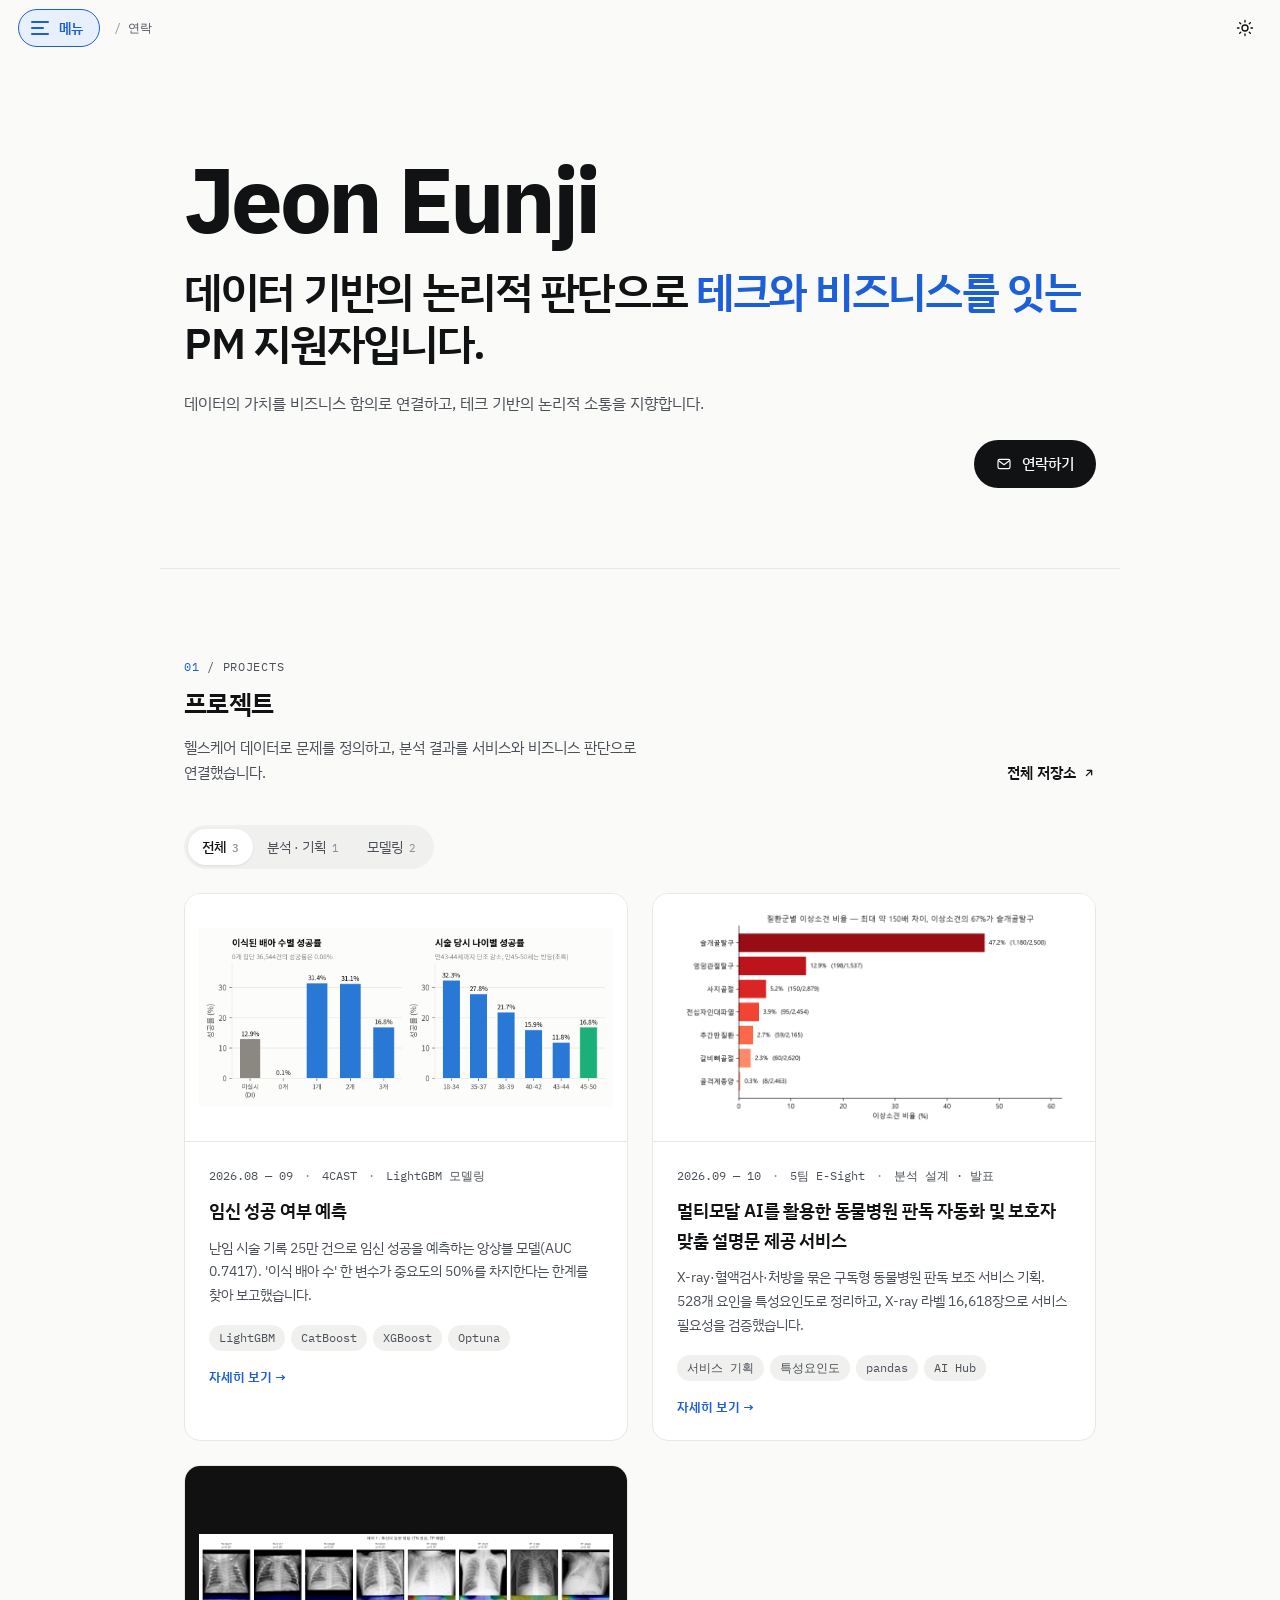
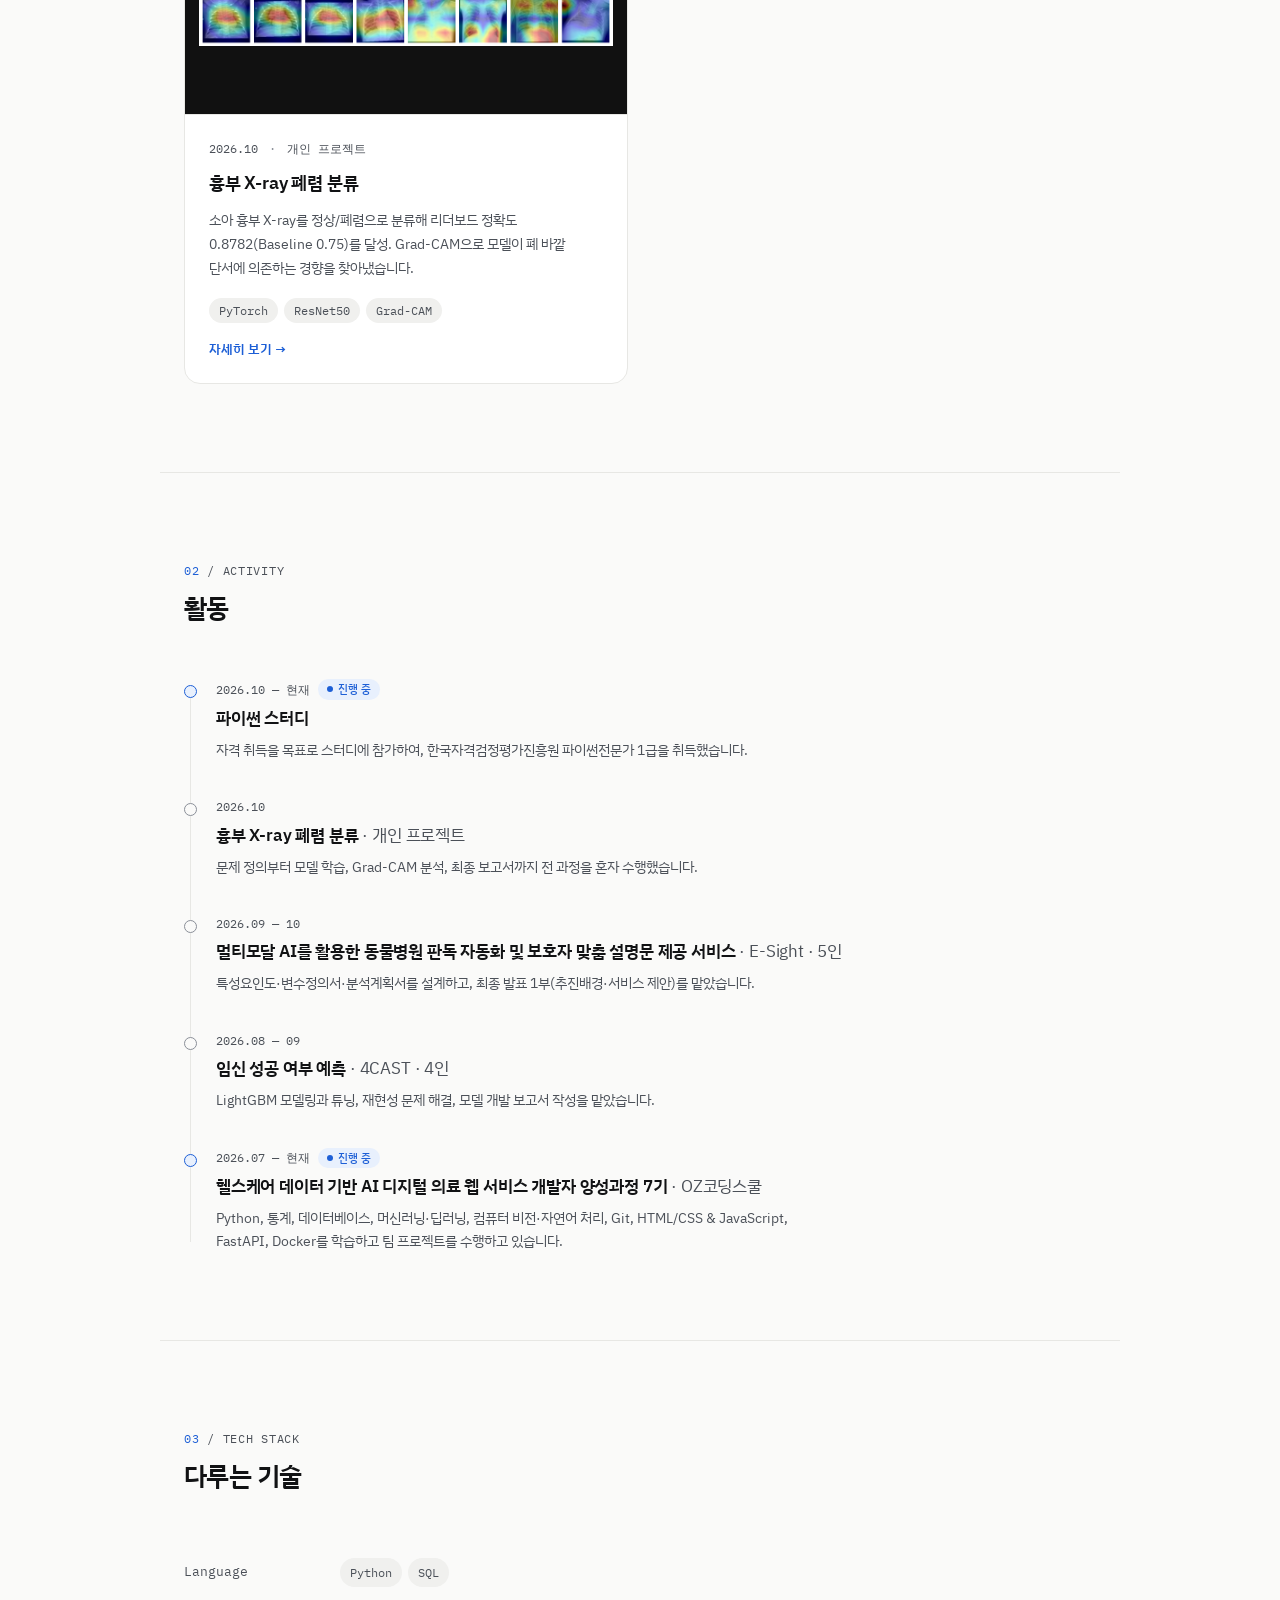
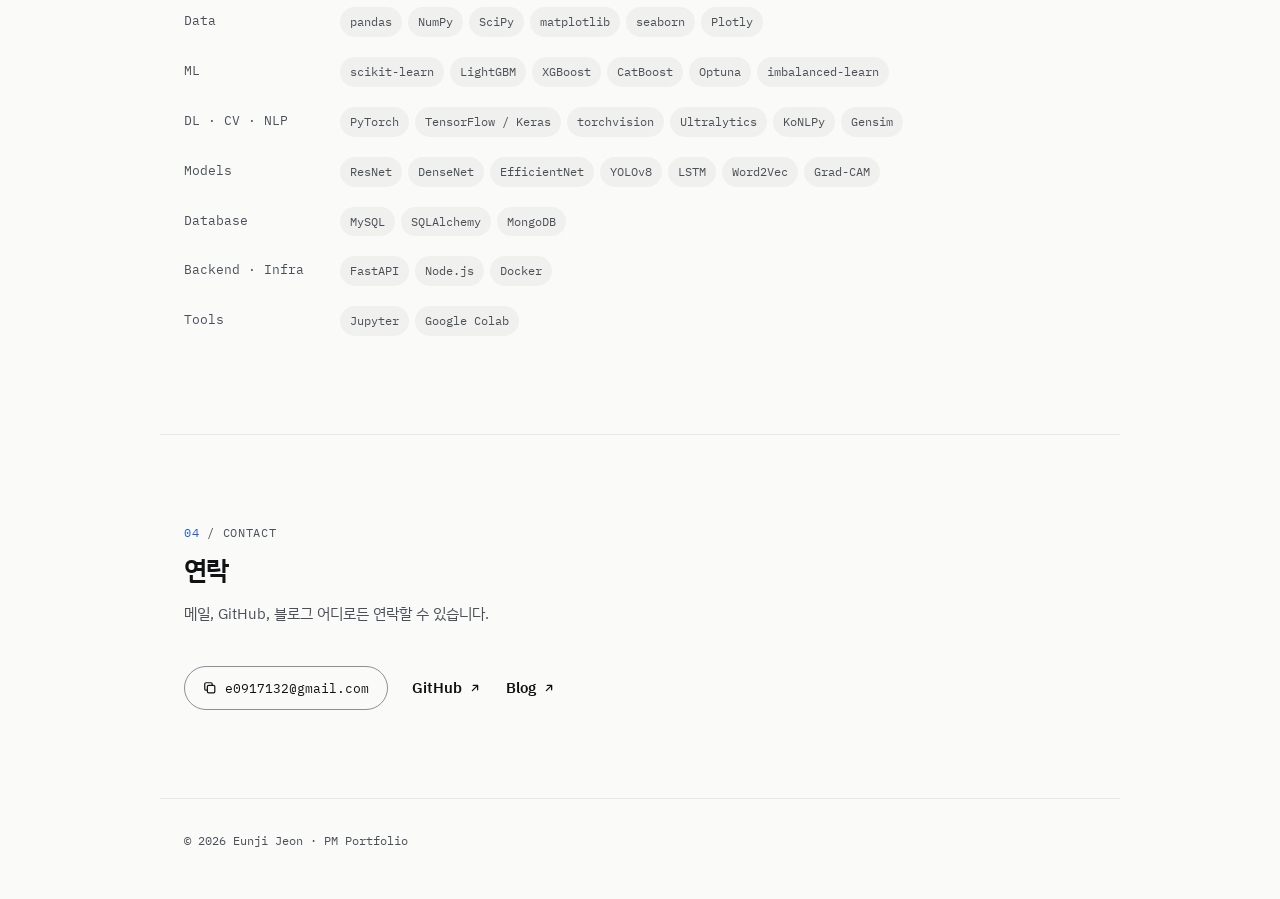
==== portfolio/index.html @ 0df67c72 "Add resume and portfolio site Co-Authored-By: Claude Opus 5.5 <noreply@anthropic.com>" ====
<!doctype html>
<html lang="ko">
<head>
  <meta charset="utf-8">
  <meta name="viewport" content="width=device-width, initial-scale=1">
  <title>전은지 · PM Portfolio</title>
  <meta name="description" content="데이터 기반의 논리적 판단으로 테크와 비즈니스를 잇는 PM 지원자 전은지의 포트폴리오">
  <link rel="preconnect" href="https://fonts.googleapis.com">
  <link rel="preconnect" href="https://fonts.gstatic.com" crossorigin>
  <link href="https://fonts.googleapis.com/css2?family=IBM+Plex+Mono:wght@400;500&family=IBM+Plex+Sans+KR:wght@400;500;600;700&display=swap" rel="stylesheet">
  <link rel="stylesheet" href="style.css">
  <script>
    try { const t = localStorage.getItem('theme'); if (t) document.documentElement.dataset.theme = t; } catch (e) {}
  </script>
</head>
<body>
  <!-- 상단 내비게이션 -->
  <header class="nav">
    <div class="nav__inner">
      <div class="nav__left">
        <button type="button" class="menu-btn" id="menuOpen" aria-label="메뉴 열기" aria-expanded="false" aria-controls="drawer">
          <span class="menu-btn__icon" aria-hidden="true"><span></span><span></span><span></span></span>
          <span class="menu-btn__label">메뉴</span>
        </button>
        <p class="nav__current" id="navCurrent" aria-hidden="true"></p>
      </div>
      <button type="button" class="icon-btn" id="themeToggle" aria-label="테마 전환">
        <svg class="ico-sun" width="18" height="18" viewBox="0 0 24 24" fill="none" aria-hidden="true"><circle cx="12" cy="12" r="4" stroke="currentColor" stroke-width="1.8"/><path d="M12 2v2M12 20v2M4.9 4.9l1.4 1.4M17.7 17.7l1.4 1.4M2 12h2M20 12h2M4.9 19.1l1.4-1.4M17.7 6.3l1.4-1.4" stroke="currentColor" stroke-width="1.8" stroke-linecap="round"/></svg>
        <svg class="ico-moon" width="18" height="18" viewBox="0 0 24 24" fill="none" aria-hidden="true"><path d="M20 14.5A8 8 0 0 1 9.5 4a8 8 0 1 0 10.5 10.5z" stroke="currentColor" stroke-width="1.8" stroke-linejoin="round"/></svg>
      </button>
    </div>
  </header>

  <!-- 왼쪽 메뉴 -->
  <div class="drawer" id="drawer" aria-hidden="true" inert>
    <div class="drawer__backdrop" data-close></div>
    <div class="drawer__panel" role="dialog" aria-modal="true" aria-labelledby="drawerTitle">
      <div class="drawer__head">
        <p class="drawer__title" id="drawerTitle">Menu</p>
        <button type="button" class="icon-btn" data-close aria-label="메뉴 닫기">
          <svg width="18" height="18" viewBox="0 0 24 24" fill="none" aria-hidden="true"><path d="M6 6l12 12M18 6L6 18" stroke="currentColor" stroke-width="1.8" stroke-linecap="round"/></svg>
        </button>
      </div>
      <nav class="drawer__links" aria-label="섹션">
        <a href="#projects" data-section="projects"><span class="drawer__num">01</span>프로젝트</a>
        <a href="#activity" data-section="activity"><span class="drawer__num">02</span>활동</a>
        <a href="#stack" data-section="stack"><span class="drawer__num">03</span>Stack</a>
        <a href="#contact" data-section="contact"><span class="drawer__num">04</span>연락</a>
      </nav>
    </div>
  </div>

  <main id="top">
    <!-- 메인 -->
    <section class="hero hero--flow container">
      <p class="hero__name reveal" lang="en">Jeon Eunji</p>
      <h1 class="hero__title reveal">데이터 기반의 논리적 판단으로 <br class="br-mo"><span class="accent">테크와 비즈니스를 잇는</span><br>PM 지원자입니다.</h1>
      <p class="hero__desc reveal">데이터의 가치를 비즈니스 함의로 연결하고, 테크 기반의 논리적 소통을 지향합니다.</p>
      <div class="hero__actions reveal">
        <button type="button" class="btn btn--solid" id="contactOpen" aria-haspopup="dialog" aria-controls="contactModal">
          <svg width="16" height="16" viewBox="0 0 24 24" fill="none" aria-hidden="true"><rect x="3" y="5" width="18" height="14" rx="2.5" stroke="currentColor" stroke-width="1.8"/><path d="M4 7l8 6 8-6" stroke="currentColor" stroke-width="1.8" stroke-linecap="round" stroke-linejoin="round"/></svg>
          연락하기
        </button>
      </div>
    </section>

    <!-- 01 프로젝트 -->
    <section id="projects" class="section container">
      <div class="sh reveal">
        <div>
          <p class="sh__eyebrow"><span class="sh__index">01</span> / Projects</p>
          <h2 class="sh__title">프로젝트</h2>
          <p class="sh__desc">헬스케어 데이터로 문제를 정의하고, 분석 결과를 서비스와 비즈니스 판단으로 연결했습니다.</p>
        </div>
        <a href="https://github.com/e0917132?tab=repositories" target="_blank" rel="noopener noreferrer" class="link-ext">전체 저장소 <svg width="14" height="14" viewBox="0 0 16 16" fill="none" aria-hidden="true"><path d="M5 11l6-6M6 5h5v5" stroke="currentColor" stroke-width="1.5" stroke-linecap="round" stroke-linejoin="round"/></svg></a>
      </div>

      <div class="seg reveal" role="radiogroup" aria-label="분야">
        <span class="seg__thumb" aria-hidden="true"></span>
        <button type="button" role="radio" aria-checked="true" data-filter="all">전체<span class="seg__count">3</span></button>
        <button type="button" role="radio" aria-checked="false" data-filter="plan">분석 · 기획<span class="seg__count">1</span></button>
        <button type="button" role="radio" aria-checked="false" data-filter="model">모델링<span class="seg__count">2</span></button>
      </div>

      <div class="cards">
        <article class="card reveal" data-cat="model" data-project="ivf" tabindex="0" role="button" aria-haspopup="dialog">
          <div class="card__media"><img src="assets/ivf.png" alt="이식된 배아 수별·나이별 임신 성공률 그래프" loading="lazy"></div>
          <div class="card__body">
            <p class="card__meta">2026.08 — 09 <span class="dot">·</span> 4CAST <span class="dot">·</span> LightGBM 모델링</p>
            <h3 class="card__title">임신 성공 여부 예측</h3>
            <p class="card__desc">난임 시술 기록 25만 건으로 임신 성공을 예측하는 앙상블 모델(AUC 0.7417). '이식 배아 수' 한 변수가 중요도의 50%를 차지한다는 한계를 찾아 보고했습니다.</p>
            <ul class="tags"><li>LightGBM</li><li>CatBoost</li><li>XGBoost</li><li>Optuna</li></ul>
            <p class="card__more">자세히 보기 <span aria-hidden="true">→</span></p>
          </div>
        </article>

        <article class="card reveal" data-cat="plan" data-project="esight" tabindex="0" role="button" aria-haspopup="dialog">
          <div class="card__media"><img src="assets/esight.png" alt="질환군별 이상소견 비율 막대그래프" loading="lazy"></div>
          <div class="card__body">
            <p class="card__meta">2026.09 — 10 <span class="dot">·</span> 5팀 E-Sight <span class="dot">·</span> 분석 설계 · 발표</p>
            <h3 class="card__title">멀티모달 AI를 활용한 동물병원 판독 자동화 및 보호자 맞춤 설명문 제공 서비스</h3>
            <p class="card__desc">X-ray·혈액검사·처방을 묶은 구독형 동물병원 판독 보조 서비스 기획. 528개 요인을 특성요인도로 정리하고, X-ray 라벨 16,618장으로 서비스 필요성을 검증했습니다.</p>
            <ul class="tags"><li>서비스 기획</li><li>특성요인도</li><li>pandas</li><li>AI Hub</li></ul>
            <p class="card__more">자세히 보기 <span aria-hidden="true">→</span></p>
          </div>
        </article>

        <article class="card reveal" data-cat="model" data-project="xray" tabindex="0" role="button" aria-haspopup="dialog">
          <div class="card__media card__media--dark"><img src="assets/xray.png" alt="흉부 X-ray Grad-CAM 시각화" loading="lazy"></div>
          <div class="card__body">
            <p class="card__meta">2026.10 <span class="dot">·</span> 개인 프로젝트</p>
            <h3 class="card__title">흉부 X-ray 폐렴 분류</h3>
            <p class="card__desc">소아 흉부 X-ray를 정상/폐렴으로 분류해 리더보드 정확도 0.8782(Baseline 0.75)를 달성. Grad-CAM으로 모델이 폐 바깥 단서에 의존하는 경향을 찾아냈습니다.</p>
            <ul class="tags"><li>PyTorch</li><li>ResNet50</li><li>Grad-CAM</li></ul>
            <p class="card__more">자세히 보기 <span aria-hidden="true">→</span></p>
          </div>
        </article>
      </div>
    </section>

    <!-- 02 활동 -->
    <section id="activity" class="section container">
      <div class="sh reveal">
        <div>
          <p class="sh__eyebrow"><span class="sh__index">02</span> / Activity</p>
          <h2 class="sh__title">활동</h2>
        </div>
      </div>

      <ol class="timeline">
        <li class="tl reveal">
          <p class="tl__date">2026.10 — 현재 <span class="badge">진행 중</span></p>
          <h3 class="tl__title">파이썬 스터디</h3>
          <p class="tl__desc">자격 취득을 목표로 스터디에 참가하여, 한국자격검정평가진흥원 파이썬전문가 1급을 취득했습니다.</p>
        </li>
        <li class="tl reveal">
          <p class="tl__date">2026.10</p>
          <h3 class="tl__title">흉부 X-ray 폐렴 분류 <span class="tl__sub">· 개인 프로젝트</span></h3>
          <p class="tl__desc">문제 정의부터 모델 학습, Grad-CAM 분석, 최종 보고서까지 전 과정을 혼자 수행했습니다.</p>
        </li>
        <li class="tl reveal">
          <p class="tl__date">2026.09 — 10</p>
          <h3 class="tl__title">멀티모달 AI를 활용한 동물병원 판독 자동화 및 보호자 맞춤 설명문 제공 서비스 <span class="tl__sub">· E-Sight · 5인</span></h3>
          <p class="tl__desc">특성요인도·변수정의서·분석계획서를 설계하고, 최종 발표 1부(추진배경·서비스 제안)를 맡았습니다.</p>
        </li>
        <li class="tl reveal">
          <p class="tl__date">2026.08 — 09</p>
          <h3 class="tl__title">임신 성공 여부 예측 <span class="tl__sub">· 4CAST · 4인</span></h3>
          <p class="tl__desc">LightGBM 모델링과 튜닝, 재현성 문제 해결, 모델 개발 보고서 작성을 맡았습니다.</p>
        </li>
        <li class="tl reveal">
          <p class="tl__date">2026.07 — 현재 <span class="badge">진행 중</span></p>
          <h3 class="tl__title">헬스케어 데이터 기반 AI 디지털 의료 웹 서비스 개발자 양성과정 7기 <span class="tl__sub">· OZ코딩스쿨</span></h3>
          <p class="tl__desc">Python, 통계, 데이터베이스, 머신러닝·딥러닝, 컴퓨터 비전·자연어 처리, Git, HTML/CSS &amp; JavaScript, FastAPI, Docker를 학습하고 팀 프로젝트를 수행하고 있습니다.</p>
        </li>
      </ol>
    </section>

    <!-- 03 Stack -->
    <section id="stack" class="section container">
      <div class="sh reveal">
        <div>
          <p class="sh__eyebrow"><span class="sh__index">03</span> / Tech Stack</p>
          <h2 class="sh__title">다루는 기술</h2>
        </div>
      </div>

      <dl class="stack">
        <div class="stack__row reveal"><dt>Language</dt><dd><span>Python</span><span>SQL</span></dd></div>
        <div class="stack__row reveal"><dt>Data</dt><dd><span>pandas</span><span>NumPy</span><span>SciPy</span><span>matplotlib</span><span>seaborn</span><span>Plotly</span></dd></div>
        <div class="stack__row reveal"><dt>ML</dt><dd><span>scikit-learn</span><span>LightGBM</span><span>XGBoost</span><span>CatBoost</span><span>Optuna</span><span>imbalanced-learn</span></dd></div>
        <div class="stack__row reveal"><dt>DL · CV · NLP</dt><dd><span>PyTorch</span><span>TensorFlow / Keras</span><span>torchvision</span><span>Ultralytics</span><span>KoNLPy</span><span>Gensim</span></dd></div>
        <div class="stack__row reveal"><dt>Models</dt><dd><span>ResNet</span><span>DenseNet</span><span>EfficientNet</span><span>YOLOv8</span><span>LSTM</span><span>Word2Vec</span><span>Grad-CAM</span></dd></div>
        <div class="stack__row reveal"><dt>Database</dt><dd><span>MySQL</span><span>SQLAlchemy</span><span>MongoDB</span></dd></div>
        <div class="stack__row reveal"><dt>Backend · Infra</dt><dd><span>FastAPI</span><span>Node.js</span><span>Docker</span></dd></div>
        <div class="stack__row reveal"><dt>Tools</dt><dd><span>Jupyter</span><span>Google Colab</span></dd></div>
      </dl>
    </section>

    <!-- 04 연락 -->
    <section id="contact" class="section container">
      <div class="sh reveal">
        <div>
          <p class="sh__eyebrow"><span class="sh__index">04</span> / Contact</p>
          <h2 class="sh__title">연락</h2>
          <p class="sh__desc">메일, GitHub, 블로그 어디로든 연락할 수 있습니다.</p>
        </div>
      </div>
      <div class="contact reveal">
        <button type="button" class="copy-btn" id="copyEmail" data-email="e0917132@gmail.com">
          <svg width="14" height="14" viewBox="0 0 16 16" fill="none" aria-hidden="true"><rect x="5" y="5" width="8.5" height="8.5" rx="1.5" stroke="currentColor" stroke-width="1.4"/><path d="M10.5 5V3.5A1.5 1.5 0 0 0 9 2H3.5A1.5 1.5 0 0 0 2 3.5V9A1.5 1.5 0 0 0 3.5 10.5H5" stroke="currentColor" stroke-width="1.4"/></svg>
          <span class="copy-btn__text">e0917132@gmail.com</span>
        </button>
        <a href="https://github.com/e0917132" target="_blank" rel="noopener noreferrer" class="link-ext">GitHub <svg width="14" height="14" viewBox="0 0 16 16" fill="none" aria-hidden="true"><path d="M5 11l6-6M6 5h5v5" stroke="currentColor" stroke-width="1.5" stroke-linecap="round" stroke-linejoin="round"/></svg></a>
        <a href="https://e0917132.github.io/" target="_blank" rel="noopener noreferrer" class="link-ext">Blog <svg width="14" height="14" viewBox="0 0 16 16" fill="none" aria-hidden="true"><path d="M5 11l6-6M6 5h5v5" stroke="currentColor" stroke-width="1.5" stroke-linecap="round" stroke-linejoin="round"/></svg></a>
      </div>
    </section>
  </main>

  <footer class="footer container">
    <p>© 2026 Eunji Jeon · PM Portfolio</p>
  </footer>


  <!-- 연락 팝업 -->
  <div class="modal" id="contactModal" aria-hidden="true" inert>
    <div class="modal__backdrop" data-modal-close></div>
    <div class="modal__panel" role="dialog" aria-modal="true" aria-labelledby="contactModalTitle">
      <button type="button" class="icon-btn modal__close" data-modal-close aria-label="닫기">
        <svg width="18" height="18" viewBox="0 0 24 24" fill="none" aria-hidden="true"><path d="M6 6l12 12M18 6L6 18" stroke="currentColor" stroke-width="1.8" stroke-linecap="round"/></svg>
      </button>
      <p class="sh__eyebrow"><span class="sh__index">Contact</span></p>
      <h2 class="modal__title" id="contactModalTitle">함께 이야기 나눠요</h2>
      <p class="modal__desc">메일, GitHub, 블로그 어디로든 연락할 수 있습니다.</p>

      <ul class="modal__list">
        <li>
          <span class="modal__key">Email</span>
          <button type="button" class="modal__val js-copy" data-email="e0917132@gmail.com">
            e0917132@gmail.com
            <span class="modal__hint">복사</span>
          </button>
        </li>
        <li>
          <span class="modal__key">GitHub</span>
          <a class="modal__val" href="https://github.com/e0917132" target="_blank" rel="noopener noreferrer">
            github.com/e0917132
            <span class="modal__hint">↗</span>
          </a>
        </li>
        <li>
          <span class="modal__key">Blog</span>
          <a class="modal__val" href="https://e0917132.github.io/" target="_blank" rel="noopener noreferrer">
            e0917132.github.io
            <span class="modal__hint">↗</span>
          </a>
        </li>
      </ul>

      <a class="btn btn--solid modal__cta" href="mailto:e0917132@gmail.com">메일 보내기 <span aria-hidden="true">→</span></a>
    </div>
  </div>

  <!-- 프로젝트 상세 팝업 -->
  <div class="modal modal--project" id="projectModal" aria-hidden="true" inert>
    <div class="modal__backdrop" data-modal-close></div>
    <div class="modal__panel" role="dialog" aria-modal="true" aria-labelledby="pmTitle">
      <button type="button" class="icon-btn modal__close" data-modal-close aria-label="닫기">
        <svg width="18" height="18" viewBox="0 0 24 24" fill="none" aria-hidden="true"><path d="M6 6l12 12M18 6L6 18" stroke="currentColor" stroke-width="1.8" stroke-linecap="round"/></svg>
      </button>
      <div id="pmBody"></div>
    </div>
  </div>

  <div class="toast" id="toast" role="status" aria-live="polite"></div>

  <script src="script.js"></script>
</body>
</html>
---- portfolio/style.css ----
/* ===== 디자인 토큰 ===== */
:root {
  --bg: #fafaf9;
  --surface: #ffffff;
  --text: #111214;
  --text-2: #4b5058;
  --text-3: #8a8f98;
  --line: #e7e7e4;
  --chip: #f0f0ee;
  --accent: #1d5fd6;
  --accent-soft: #e8f0fd;
  --shadow: 0 1px 2px rgba(17, 18, 20, .04), 0 8px 24px rgba(17, 18, 20, .06);
  --font: "IBM Plex Sans KR", "Apple SD Gothic Neo", "Malgun Gothic", system-ui, sans-serif;
  --mono: "IBM Plex Mono", ui-monospace, monospace;
  --max: 960px;
  color-scheme: light;
}

@media (prefers-color-scheme: dark) {
  :root:not([data-theme="light"]) {
    --bg: #0f1114;
    --surface: #16191e;
    --text: #eceef1;
    --text-2: #b1b6bf;
    --text-3: #7b818b;
    --line: #262a31;
    --chip: #20242b;
    --accent: #5b95f5;
    --accent-soft: #17253f;
    --shadow: 0 1px 2px rgba(0, 0, 0, .3), 0 8px 24px rgba(0, 0, 0, .3);
    color-scheme: dark;
  }
}
:root[data-theme="dark"] {
  --bg: #0f1114;
  --surface: #16191e;
  --text: #eceef1;
  --text-2: #b1b6bf;
  --text-3: #7b818b;
  --line: #262a31;
  --chip: #20242b;
  --accent: #5b95f5;
  --accent-soft: #17253f;
  --shadow: 0 1px 2px rgba(0, 0, 0, .3), 0 8px 24px rgba(0, 0, 0, .3);
  color-scheme: dark;
}

/* ===== 기본 ===== */
*, *::before, *::after { box-sizing: border-box; }
html { scroll-behavior: smooth; scroll-padding-top: 72px; }
body {
  margin: 0;
  background: var(--bg);
  color: var(--text);
  font-family: var(--font);
  font-size: 16px;
  line-height: 1.65;
  -webkit-font-smoothing: antialiased;
  word-break: keep-all;
  transition: background .25s, color .25s;
}
a { color: inherit; text-decoration: none; }
img { display: block; max-width: 100%; }
button { font: inherit; color: inherit; cursor: pointer; }
:focus-visible { outline: 2px solid var(--accent); outline-offset: 2px; border-radius: 6px; }

.container { width: 100%; max-width: var(--max); margin: 0 auto; padding: 0 24px; }
.dot { color: var(--text-3); margin: 0 6px; }

/* ===== 내비게이션 ===== */
.nav {
  position: sticky; top: 0; z-index: 50;
  background: color-mix(in srgb, var(--bg) 85%, transparent);
  backdrop-filter: blur(10px);
  -webkit-backdrop-filter: blur(10px);
  border-bottom: 1px solid transparent;
  transition: border-color .2s;
}
.nav.is-scrolled { border-bottom-color: var(--line); }
.nav__inner {
  display: flex; justify-content: space-between; align-items: center;
  height: 56px; padding: 0 18px;
}
.nav__left { display: flex; align-items: center; gap: 14px; min-width: 0; }

/* 햄버거 버튼: 메뉴가 있다는 걸 바로 알 수 있게 테두리 + 라벨 */
.menu-btn {
  display: inline-flex; align-items: center; gap: 10px;
  height: 38px; padding: 0 16px 0 12px;
  border: 1px solid var(--accent); border-radius: 999px;
  background: var(--accent-soft); color: var(--accent);
  font-size: 14px; font-weight: 600;
  transition: background .2s, color .2s, transform .15s;
}
.menu-btn:hover { background: var(--accent); color: #fff; }
.menu-btn:active { transform: scale(.97); }
.menu-btn__icon { display: grid; gap: 4px; width: 18px; }
.menu-btn__icon span { display: block; height: 2px; border-radius: 2px; background: currentColor; }
.menu-btn__icon span:nth-child(2) { width: 70%; }
.menu-btn:hover .menu-btn__icon span:nth-child(2) { width: 100%; }
.menu-btn__icon span { transition: width .2s; }

.nav__current {
  margin: 0; font-family: var(--mono); font-size: 12px; color: var(--text-2);
  white-space: nowrap; opacity: 0; transition: opacity .2s;
}
.nav__current.is-shown { opacity: 1; }
.nav__current::before { content: "/ "; color: var(--text-3); }

.icon-btn {
  display: grid; place-items: center; width: 34px; height: 34px;
  border: 0; border-radius: 50%; background: transparent;
}
.icon-btn:hover { background: var(--chip); }
.ico-moon { display: none; }
:root[data-theme="dark"] .ico-sun { display: none; }
:root[data-theme="dark"] .ico-moon { display: block; }
@media (prefers-color-scheme: dark) {
  :root:not([data-theme="light"]) .ico-sun { display: none; }
  :root:not([data-theme="light"]) .ico-moon { display: block; }
}

/* ===== 메인 ===== */
.hero { padding: 120px 24px 96px; border-bottom: 1px solid var(--line); }
.hero__meta { margin: 0 0 18px; font-size: 13px; color: var(--text-2); letter-spacing: .02em; }
.hero__title {
  margin: 0 0 28px;
  font-size: clamp(34px, 6vw, 56px); font-weight: 600; line-height: 1.22; letter-spacing: -.03em;
}
.accent { color: var(--accent); }
.br-mo { display: none; }
.hero__desc { max-width: 560px; margin: 0 0 40px; color: var(--text-2); font-size: 16px; }
.hero__actions { display: flex; gap: 10px; flex-wrap: wrap; }
.btn {
  display: inline-flex; align-items: center; gap: 10px;
  height: 48px; padding: 0 22px; border: 0; border-radius: 999px;
  font-size: 15px; font-weight: 500; transition: transform .15s, background .2s;
}
.btn:hover { transform: translateY(-1px); }
.btn--solid { background: var(--text); color: var(--bg); }
.btn--ghost { border: 1px solid var(--text-3); }
.btn--ghost:hover { background: var(--chip); }

/* ===== 메인: 데이터 → 인사이트 → 비즈니스 흐름 ===== */
.hero--flow { padding-top: 96px; padding-bottom: 80px; }
.hero__name {
  margin: 0 0 20px;
  font-size: clamp(52px, 9vw, 92px); font-weight: 700; line-height: 1; letter-spacing: -.04em;
}
.hero--flow .hero__title { font-size: clamp(30px, 4.6vw, 43px); margin-bottom: 20px; }
.hero--flow .hero__desc { max-width: none; margin-bottom: 24px; }
.hero--flow .hero__actions { justify-content: flex-end; }

/* 3단계 카드: 가로 배열 + 사이 화살표 */
.flow { margin: 0; padding: 0; list-style: none; display: grid; grid-template-columns: repeat(3, 1fr); gap: 36px; }
.flow__step {
  position: relative; display: flex; flex-direction: column;
  padding: 20px 20px 18px;
  border: 1px solid var(--line); border-radius: 14px; background: var(--surface);
  transition: transform .25s, box-shadow .25s, border-color .25s;
}
.flow__step:hover { transform: translateY(-3px); box-shadow: var(--shadow); border-color: var(--accent); }
.flow__step:not(:last-child)::after {
  content: "→"; position: absolute; top: 50%; right: -28px; transform: translateY(-50%);
  font-size: 20px; color: var(--accent);
}
.flow__num {
  display: grid; place-items: center; width: 32px; height: 32px; margin-bottom: 14px; border-radius: 50%;
  background: var(--chip); font-family: var(--mono); font-size: 12px; color: var(--text-2);
}
.flow__step--goal { border-color: var(--accent); background: var(--accent-soft); }
.flow__step--goal .flow__num { background: var(--accent); color: #fff; }
.flow__label {
  margin: 0 0 2px; font-family: var(--mono); font-size: 11px;
  text-transform: uppercase; letter-spacing: .08em; color: var(--accent);
}
.flow__title { margin: 0 0 6px; font-size: 16px; font-weight: 600; letter-spacing: -.01em; }
.flow__ex { margin: 0; font-size: 13px; line-height: 1.6; color: var(--text-2); }
.flow__src { margin: auto 0 0; padding-top: 12px; font-size: 12px; color: var(--text-3); }

/* ===== 섹션 공통 ===== */
.section { padding: 88px 24px; border-bottom: 1px solid var(--line); }
.sh { display: flex; justify-content: space-between; align-items: flex-end; gap: 24px; margin-bottom: 40px; }
.sh__eyebrow {
  margin: 0 0 6px; font-family: var(--mono); font-size: 12px;
  text-transform: uppercase; letter-spacing: .06em; color: var(--text-2);
}
.sh__index { color: var(--accent); }
.sh__title { margin: 0 0 10px; font-size: 26px; font-weight: 600; letter-spacing: -.02em; }
.sh__desc { margin: 0; max-width: 520px; color: var(--text-2); font-size: 15px; }
.link-ext {
  display: inline-flex; align-items: center; gap: 6px; flex-shrink: 0;
  font-size: 15px; font-weight: 600;
}
.link-ext svg { transition: transform .2s; }
.link-ext:hover svg { transform: translate(2px, -2px); }
.link-ext:hover { color: var(--accent); }

/* ===== 프로젝트 필터 ===== */
.seg {
  position: relative; display: inline-flex; padding: 4px; margin-bottom: 24px;
  border-radius: 999px; background: var(--chip);
}
.seg__thumb {
  position: absolute; top: 4px; bottom: 4px; left: 0; border-radius: 999px;
  background: var(--surface); box-shadow: 0 1px 3px rgba(0, 0, 0, .08);
  transition: transform .3s cubic-bezier(.3, .7, .2, 1), width .3s cubic-bezier(.3, .7, .2, 1);
}
.seg button {
  position: relative; z-index: 1; padding: 6px 14px; border: 0; background: none;
  border-radius: 999px; font-size: 14px; color: var(--text-2);
}
.seg button[aria-checked="true"] { color: var(--text); font-weight: 500; }
.seg__count { margin-left: 6px; font-family: var(--mono); font-size: 11px; color: var(--text-3); }

/* ===== 프로젝트 카드 ===== */
.cards { display: grid; grid-template-columns: repeat(2, 1fr); gap: 24px; }
.card {
  position: relative; overflow: hidden;
  border: 1px solid var(--line); border-radius: 16px; background: var(--surface);
  transition: transform .25s, box-shadow .25s, border-color .25s;
}
.card:hover { transform: translateY(-3px); box-shadow: var(--shadow); }
.card.is-hidden { display: none; }
.card__link { position: absolute; inset: 0; z-index: 2; }
.card__media {
  aspect-ratio: 16 / 9; overflow: hidden; background: #fff;
  border-bottom: 1px solid var(--line);
}
.card__media--dark { background: #111; }
.card__media img { width: 100%; height: 100%; object-fit: contain; padding: 14px; transition: transform .4s; }
.card:hover .card__media img { transform: scale(1.03); }
.card__body { padding: 24px 24px 22px; }
.card__meta { margin: 0 0 10px; font-family: var(--mono); font-size: 12px; color: var(--text-2); }
.card__meta .dot { margin: 0 4px; }
.card__title { margin: 0 0 10px; font-size: 18px; font-weight: 600; letter-spacing: -.01em; }
.arrow { display: inline-block; margin-left: 4px; font-size: 14px; color: var(--text-2); transition: transform .2s; }
.card:hover .arrow { transform: translate(2px, -2px); color: var(--accent); }
.card__desc { margin: 0 0 18px; font-size: 14px; color: var(--text-2); line-height: 1.7; }
.tags { display: flex; flex-wrap: wrap; gap: 6px; margin: 0; padding: 0; list-style: none; }
.tags li, .stack dd span {
  padding: 3px 10px; border-radius: 999px; background: var(--chip);
  font-family: var(--mono); font-size: 12px; color: var(--text-2);
}

/* ===== 활동 타임라인 ===== */
.timeline { position: relative; margin: 0; padding: 0; list-style: none; }
.timeline::before {
  content: ""; position: absolute; left: 6px; top: 10px; bottom: 10px;
  width: 1px; background: var(--line);
}
.tl { position: relative; padding: 0 0 36px 32px; }
.tl:last-child { padding-bottom: 0; }
.tl::before {
  content: ""; position: absolute; left: 0; top: 6px; width: 13px; height: 13px;
  border: 1.5px solid var(--text-3); border-radius: 50%; background: var(--bg);
}
.tl:has(.badge)::before { border-color: var(--accent); background: var(--accent-soft); }
.tl__date {
  display: flex; align-items: center; gap: 8px; margin: 0 0 4px;
  font-family: var(--mono); font-size: 12px; color: var(--text-2);
}
.badge {
  display: inline-flex; align-items: center; gap: 5px; padding: 1px 9px;
  border-radius: 999px; background: var(--accent-soft); color: var(--accent);
  font-family: var(--font); font-size: 11px; font-weight: 500;
}
.badge::before { content: ""; width: 6px; height: 6px; border-radius: 50%; background: currentColor; }
.tl__title { margin: 0 0 6px; font-size: 17px; font-weight: 600; letter-spacing: -.01em; }
.tl__sub { font-weight: 400; color: var(--text-2); }
.tl__desc { margin: 0; max-width: 620px; font-size: 14px; color: var(--text-2); }

/* ===== 스택 ===== */
.stack { margin: 0; }
.stack__row { display: grid; grid-template-columns: 140px 1fr; gap: 16px; align-items: start; padding: 10px 0; }
.stack dt { padding-top: 3px; font-family: var(--mono); font-size: 13px; color: var(--text-2); }
.stack dd { display: flex; flex-wrap: wrap; gap: 6px; margin: 0; }
.stack dd span { padding: 5px 10px; transition: background .2s, color .2s; }
.stack dd span:hover { background: var(--accent-soft); color: var(--accent); }

/* ===== 연락 ===== */
.contact { display: flex; align-items: center; flex-wrap: wrap; gap: 24px; }
.copy-btn {
  display: inline-flex; align-items: center; gap: 8px;
  height: 44px; padding: 0 18px; border: 1px solid var(--text-3); border-radius: 999px;
  background: transparent; font-family: var(--mono); font-size: 13px;
  transition: background .2s, border-color .2s;
}
.copy-btn:hover { background: var(--chip); }
.copy-btn.is-copied { border-color: var(--accent); color: var(--accent); }

/* ===== 푸터 ===== */
.footer { padding: 32px 24px 48px; }
.footer p { margin: 0; font-family: var(--mono); font-size: 12px; color: var(--text-2); }

/* ===== 왼쪽 메뉴 (drawer) ===== */
.drawer { position: fixed; inset: 0; z-index: 100; visibility: hidden; }
.drawer.is-open { visibility: visible; }
.drawer__backdrop {
  position: absolute; inset: 0; background: rgba(10, 12, 16, .4);
  backdrop-filter: blur(2px); opacity: 0; transition: opacity .25s;
}
.drawer.is-open .drawer__backdrop { opacity: 1; }
.drawer__panel {
  position: absolute; top: 0; bottom: 0; left: 0;
  display: flex; flex-direction: column;
  width: min(320px, 86vw); padding: 14px 18px 24px;
  background: var(--surface); border-right: 1px solid var(--line); box-shadow: var(--shadow);
  transform: translateX(-100%); transition: transform .3s cubic-bezier(.3, .7, .2, 1);
}
.drawer.is-open .drawer__panel { transform: none; }
.drawer__head { display: flex; justify-content: space-between; align-items: center; height: 42px; margin-bottom: 18px; }
.drawer__title {
  margin: 0; font-family: var(--mono); font-size: 12px;
  text-transform: uppercase; letter-spacing: .08em; color: var(--text-2);
}
.drawer__links { display: grid; gap: 4px; }
.drawer__links a {
  display: flex; align-items: center; gap: 14px;
  padding: 14px 14px; border-radius: 12px;
  font-size: 20px; font-weight: 600; letter-spacing: -.01em;
  transition: background .2s, color .2s, transform .2s;
}
.drawer__links a:hover { background: var(--chip); transform: translateX(4px); }
.drawer__links a.is-active { background: var(--accent-soft); color: var(--accent); }
.drawer__num { font-family: var(--mono); font-size: 12px; font-weight: 400; color: var(--text-3); }
.drawer__links a.is-active .drawer__num { color: var(--accent); }
body.is-locked { overflow: hidden; }

/* ===== 연락 팝업 ===== */
.modal { position: fixed; inset: 0; z-index: 110; display: grid; place-items: center; padding: 16px; visibility: hidden; }
.modal.is-open { visibility: visible; }
.modal__backdrop {
  position: absolute; inset: 0; background: rgba(10, 12, 16, .5);
  backdrop-filter: blur(4px); opacity: 0; transition: opacity .25s;
}
.modal.is-open .modal__backdrop { opacity: 1; }
.modal__panel {
  position: relative; width: min(560px, 100%); max-height: calc(100vh - 32px); overflow: auto;
  padding: 40px 40px 36px; border: 1px solid var(--line); border-radius: 20px;
  background: var(--surface); box-shadow: 0 24px 60px rgba(0, 0, 0, .2);
  opacity: 0; transform: translateY(16px) scale(.98); transition: opacity .25s, transform .3s cubic-bezier(.3, .7, .2, 1);
}
.modal.is-open .modal__panel { opacity: 1; transform: none; }
.modal__close { position: absolute; top: 16px; right: 16px; }
.modal__title { margin: 0 0 8px; font-size: 28px; font-weight: 600; letter-spacing: -.02em; }
.modal__desc { margin: 0 0 28px; color: var(--text-2); font-size: 15px; }
.modal__list { margin: 0 0 28px; padding: 0; list-style: none; border-top: 1px solid var(--line); }
.modal__list li {
  display: grid; grid-template-columns: 80px 1fr; align-items: center; gap: 12px;
  border-bottom: 1px solid var(--line);
}
.modal__key { font-family: var(--mono); font-size: 12px; color: var(--text-3); text-transform: uppercase; letter-spacing: .06em; }
.modal__val {
  display: flex; justify-content: space-between; align-items: center; gap: 12px;
  width: 100%; padding: 16px 4px; border: 0; background: none; text-align: left;
  font-size: 16px; font-weight: 500; color: var(--text); overflow-wrap: anywhere;
  transition: color .2s;
}
.modal__val:hover { color: var(--accent); }
.modal__hint {
  flex-shrink: 0; padding: 2px 10px; border-radius: 999px; background: var(--chip);
  font-family: var(--mono); font-size: 11px; font-weight: 400; color: var(--text-2);
  transition: background .2s, color .2s;
}
.modal__val:hover .modal__hint { background: var(--accent-soft); color: var(--accent); }
.modal__val.is-copied .modal__hint { background: var(--accent); color: #fff; }
.modal__cta { width: 100%; justify-content: center; background: var(--accent); color: #fff; }
.modal__cta:hover { filter: brightness(1.08); }
@media (max-width: 760px) {
  .modal__panel { padding: 32px 22px 24px; }
  .modal__title { font-size: 24px; }
  .modal__list li { grid-template-columns: 1fr; gap: 0; padding-top: 12px; }
  .modal__val { padding-top: 4px; }
}

/* ===== 토스트 ===== */
.toast {
  position: fixed; left: 50%; bottom: 28px; z-index: 120;
  padding: 10px 18px; border-radius: 999px; background: var(--text); color: var(--bg);
  font-size: 13px; opacity: 0; transform: translate(-50%, 10px); pointer-events: none;
  transition: opacity .2s, transform .2s;
}
.toast.is-show { opacity: 1; transform: translate(-50%, 0); }

/* ===== 등장 애니메이션 ===== */
.reveal { opacity: 0; transform: translateY(16px); transition: opacity .6s ease, transform .6s ease; }
.reveal.is-in { opacity: 1; transform: none; }
@media (prefers-reduced-motion: reduce) {
  .reveal { opacity: 1; transform: none; transition: none; }
  html { scroll-behavior: auto; }
}

/* ===== 반응형 ===== */
@media (max-width: 760px) {
  .flow { grid-template-columns: 1fr; gap: 32px; }
  .flow__step:not(:last-child)::after { content: "↓"; top: auto; bottom: -28px; right: 50%; transform: translateX(50%); }
  .hero--flow .hero__actions { justify-content: flex-start; }
  .hero--flow .hero__title { font-size: min(30px, 7.2vw); }
}
@media (max-width: 760px) {
  .nav__inner { padding: 0 16px; }
  .container, .hero, .section { padding-left: 16px; padding-right: 16px; }
  .hero { padding-top: 72px; padding-bottom: 64px; }
  .section { padding-top: 64px; padding-bottom: 64px; }
  .br-pc { display: none; }
  .br-mo { display: inline; }
  .sh { flex-direction: column; align-items: flex-start; }
  .cards { grid-template-columns: 1fr; }
  .stack__row { grid-template-columns: 1fr; gap: 8px; }
}

.nowrap { white-space: nowrap; }

/* ===== 프로젝트 카드: 클릭 안내 ===== */
.card { cursor: pointer; }
.card:focus-visible { outline: 2px solid var(--accent); outline-offset: 3px; }
.card__more {
  margin: 16px 0 0; font-size: 13px; font-weight: 600; color: var(--accent);
  transition: transform .2s;
}
.card:hover .card__more { transform: translateX(3px); }

/* ===== 프로젝트 상세 팝업 ===== */
.modal--project .modal__panel { width: min(780px, 100%); padding: 0; }
.pm__media { height: 220px; overflow: hidden; background: #fff; border-bottom: 1px solid var(--line); border-radius: 20px 20px 0 0; }
.pm__media--dark { background: #111; }
.pm__media img { width: 100%; height: 100%; object-fit: contain; padding: 16px; }
.pm__body { padding: 32px 40px 36px; }
.pm__title { margin: 0 0 12px; font-size: 24px; font-weight: 600; line-height: 1.35; letter-spacing: -.02em; }
.pm__summary { margin: 0 0 32px; font-size: 15px; color: var(--text-2); }
.pm__sec { margin: 0 0 28px; }
.pm__sec-title {
  display: flex; align-items: center; gap: 10px; margin: 0 0 14px;
  font-size: 17px; font-weight: 600; letter-spacing: -.01em;
}
.pm__sec-num {
  display: grid; place-items: center; width: 26px; height: 26px; border-radius: 50%;
  background: var(--accent); color: #fff; font-family: var(--mono); font-size: 11px; font-weight: 500;
}
.pm__actions { display: flex; flex-wrap: wrap; gap: 10px; padding-top: 8px; }
.pm__actions .btn--solid { background: var(--accent); color: #fff; }
@media (max-width: 760px) {
  .pm__body { padding: 24px 20px 28px; }
  .pm__title { font-size: 20px; }
  .pm__media { height: 180px; }
}

/* 팝업: 프로젝트 소개 */
.pm__intro {
  display: grid; gap: 18px; margin-bottom: 18px; padding: 20px 22px;
  border: 1px solid var(--line); border-radius: 14px;
}
.pm__info { display: grid; gap: 8px; margin: 0; }
.pm__info div { display: grid; grid-template-columns: 64px 1fr; gap: 12px; }
.pm__info dt { font-size: 13px; color: var(--text-3); }
.pm__info dd { margin: 0; font-size: 14px; color: var(--text); }
.pm__stack { display: grid; gap: 8px; padding-top: 16px; border-top: 1px dashed var(--line); }
.pm__stack div { display: grid; grid-template-columns: 64px 1fr; gap: 12px; align-items: start; }
.pm__stack span { padding-top: 3px; font-size: 13px; color: var(--text-3); }
.pm__stack .tags { margin: 0; }
.pm__link {
  display: inline-flex; align-items: center; gap: 8px; justify-self: start;
  font-family: var(--mono); font-size: 13px; color: var(--accent);
}
.pm__intro > * { min-width: 0; }
.pm__link span { overflow-wrap: anywhere; }
.pm__link:hover span { text-decoration: underline; text-underline-offset: 3px; }

/* 팝업: 목록 공통 */
.pm__list { margin: 0; padding: 0; list-style: none; display: grid; gap: 8px; }
.pm__list li { position: relative; padding-left: 16px; font-size: 14px; line-height: 1.7; color: var(--text-2); }
.pm__list li::before {
  content: ""; position: absolute; left: 2px; top: .72em; width: 5px; height: 5px;
  border-radius: 50%; background: var(--accent);
}
.pm__list strong { color: var(--text); font-weight: 600; }
.pm__list code, .pm__ts code {
  padding: 1px 6px; border-radius: 6px; background: var(--chip);
  font-family: var(--mono); font-size: 12px; color: var(--text);
}
.pm__list--goal li::before { content: "–"; width: auto; height: auto; top: 0; left: 0; background: none; color: var(--text-3); }

/* 팝업: 진행 순서 */
.pm__flow { margin: 0; padding: 0; list-style: none; display: grid; grid-template-columns: repeat(4, 1fr); gap: 22px; }
.pm__flow li {
  position: relative; padding: 14px 14px 12px; border-radius: 12px;
  background: var(--accent-soft); border: 1px solid transparent;
}
.pm__flow li:not(:last-child)::after {
  content: "→"; position: absolute; right: -17px; top: 50%; transform: translateY(-50%);
  color: var(--accent); font-size: 14px;
}
.pm__phase {
  display: block; margin-bottom: 8px; font-family: var(--mono); font-size: 11.5px; font-weight: 500;
  color: var(--accent); letter-spacing: .04em;
}
.pm__flow p { margin: 0 0 6px; padding: 6px 8px; border-radius: 8px; background: var(--surface); font-size: 12.5px; line-height: 1.45; color: var(--text); }
.pm__flow p:last-child { margin-bottom: 0; }

/* 팝업: 트러블 슈팅 */
.pm__ts { padding: 20px 22px; border: 1px solid var(--line); border-radius: 14px; }
.pm__ts + .pm__ts { margin-top: 14px; }
.pm__ts-title { display: flex; gap: 8px; margin: 0 0 14px; font-size: 15px; font-weight: 600; line-height: 1.5; }
.pm__ts-title span {
  flex: none; display: grid; place-items: center; width: 22px; height: 22px; margin-top: 1px;
  border-radius: 6px; background: var(--text); color: var(--bg); font-family: var(--mono); font-size: 11px;
}
.pm__ts-row { display: grid; grid-template-columns: 44px 1fr; gap: 12px; padding: 10px 0; border-top: 1px solid var(--line); }
.pm__ts-row b { font-size: 12.5px; font-weight: 600; color: var(--text-3); padding-top: 2px; }
.pm__ts-row p { margin: 0; font-size: 14px; line-height: 1.7; color: var(--text-2); }
.pm__ts-row strong { color: var(--text); font-weight: 600; }
.pm__ts-row--result b { color: var(--accent); }
.pm__ts-row--result p { color: var(--text); }

@media (max-width: 760px) {
  .pm__intro, .pm__ts { padding: 16px; }
  .pm__flow { grid-template-columns: 1fr 1fr; gap: 12px; }
  .pm__flow li::after { display: none; }
  .pm__ts-row { grid-template-columns: 1fr; gap: 6px; }
}
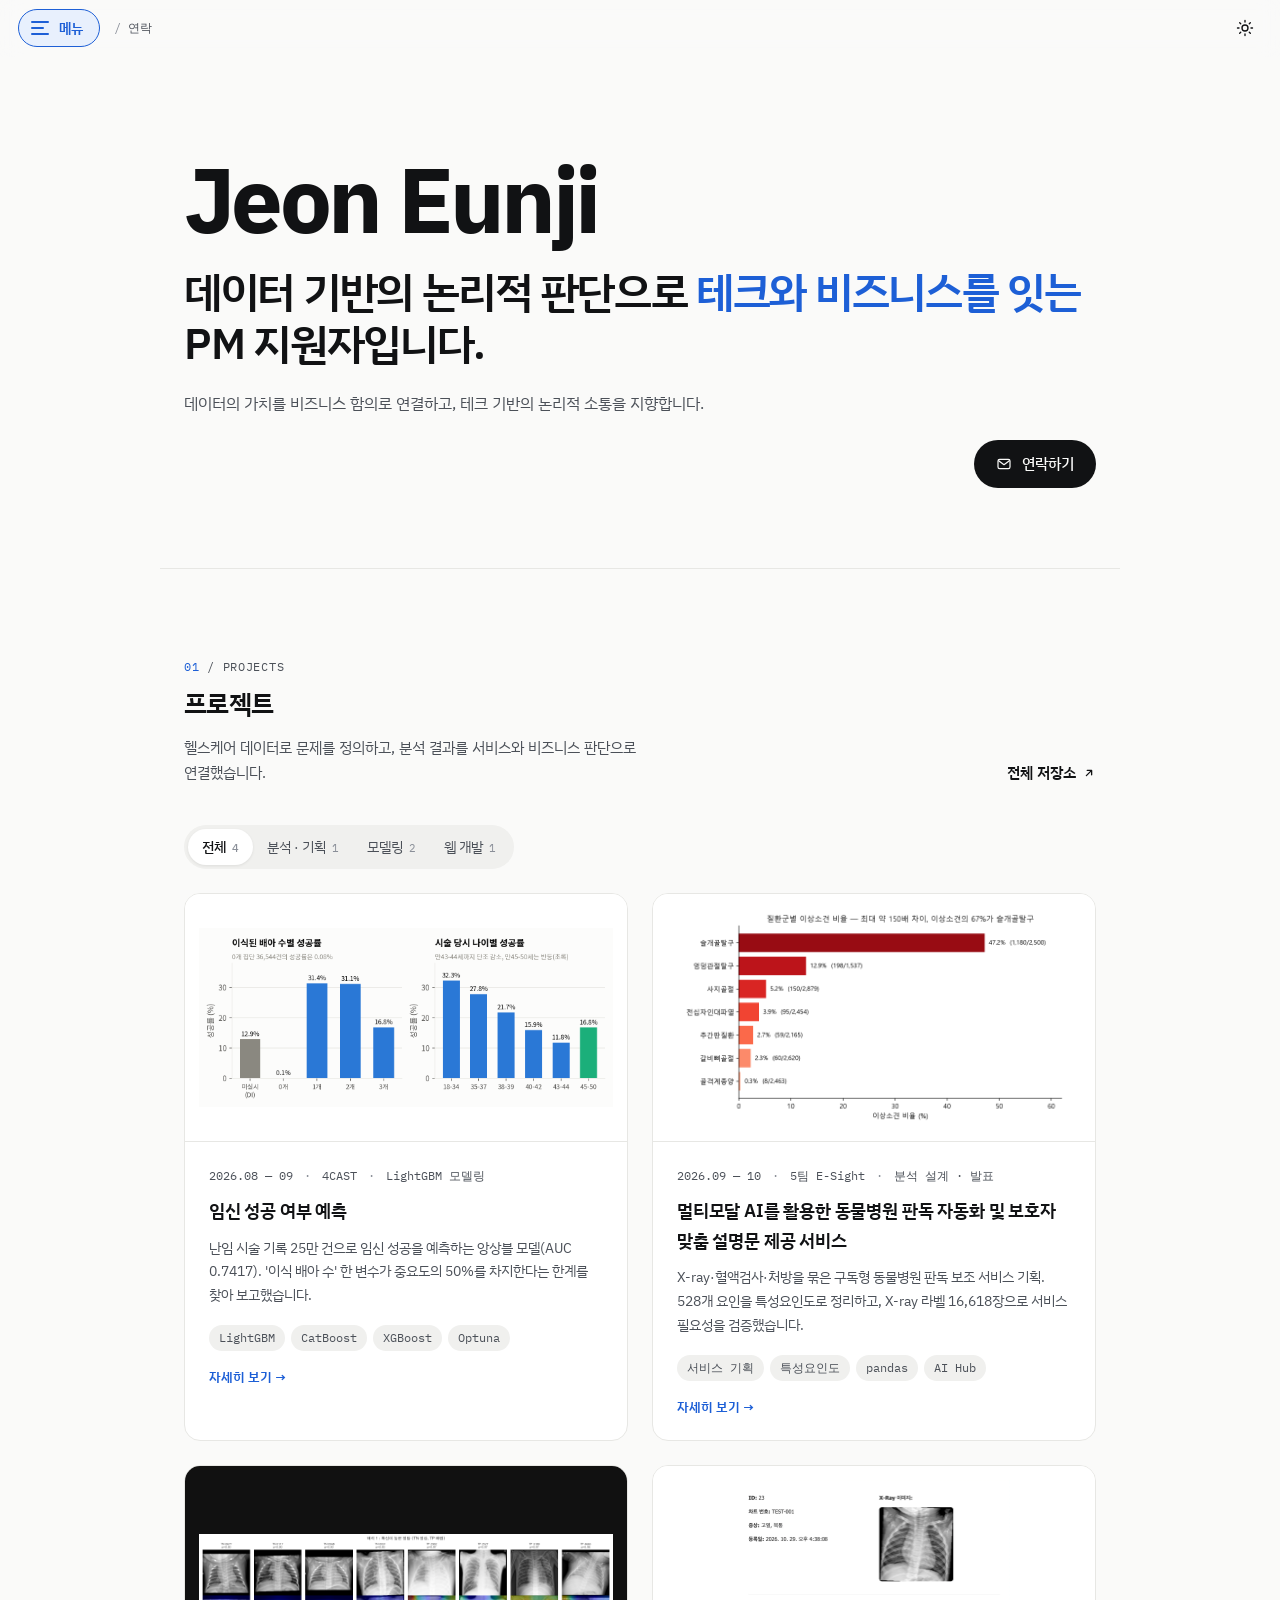
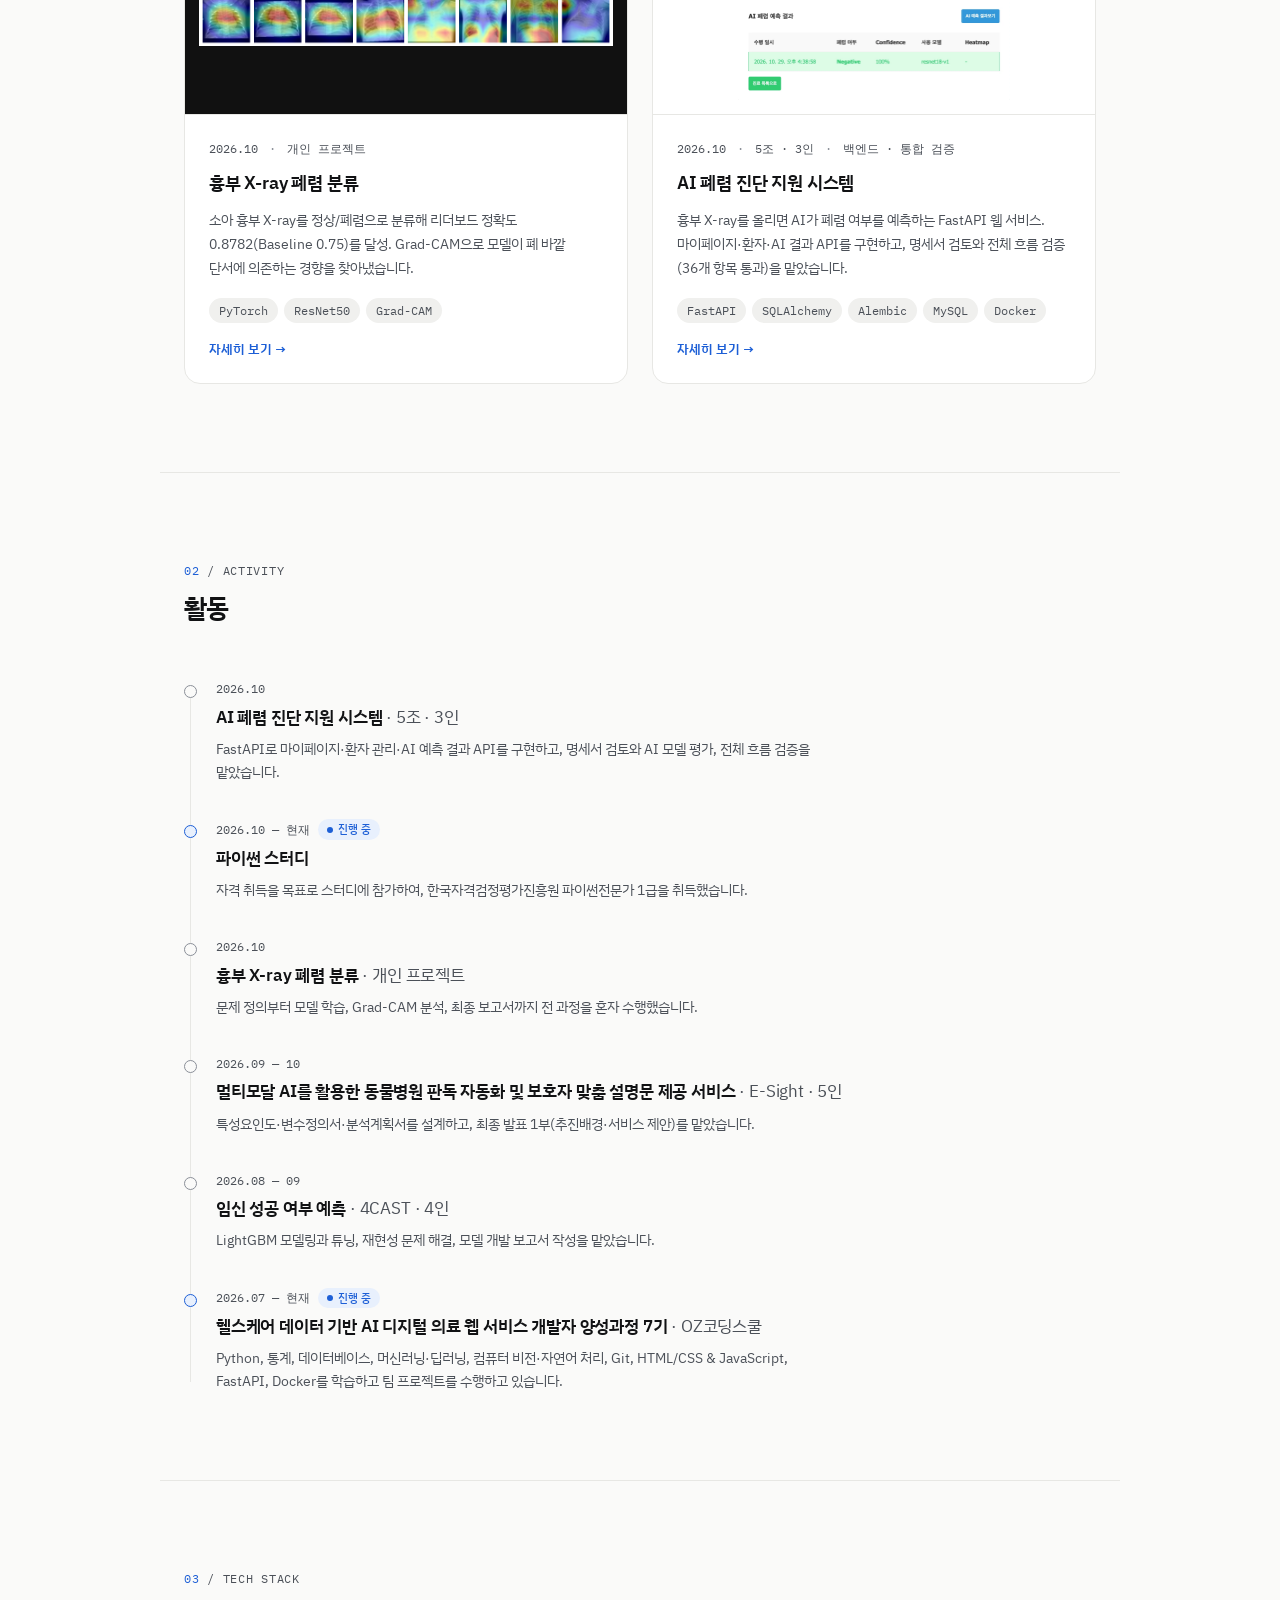
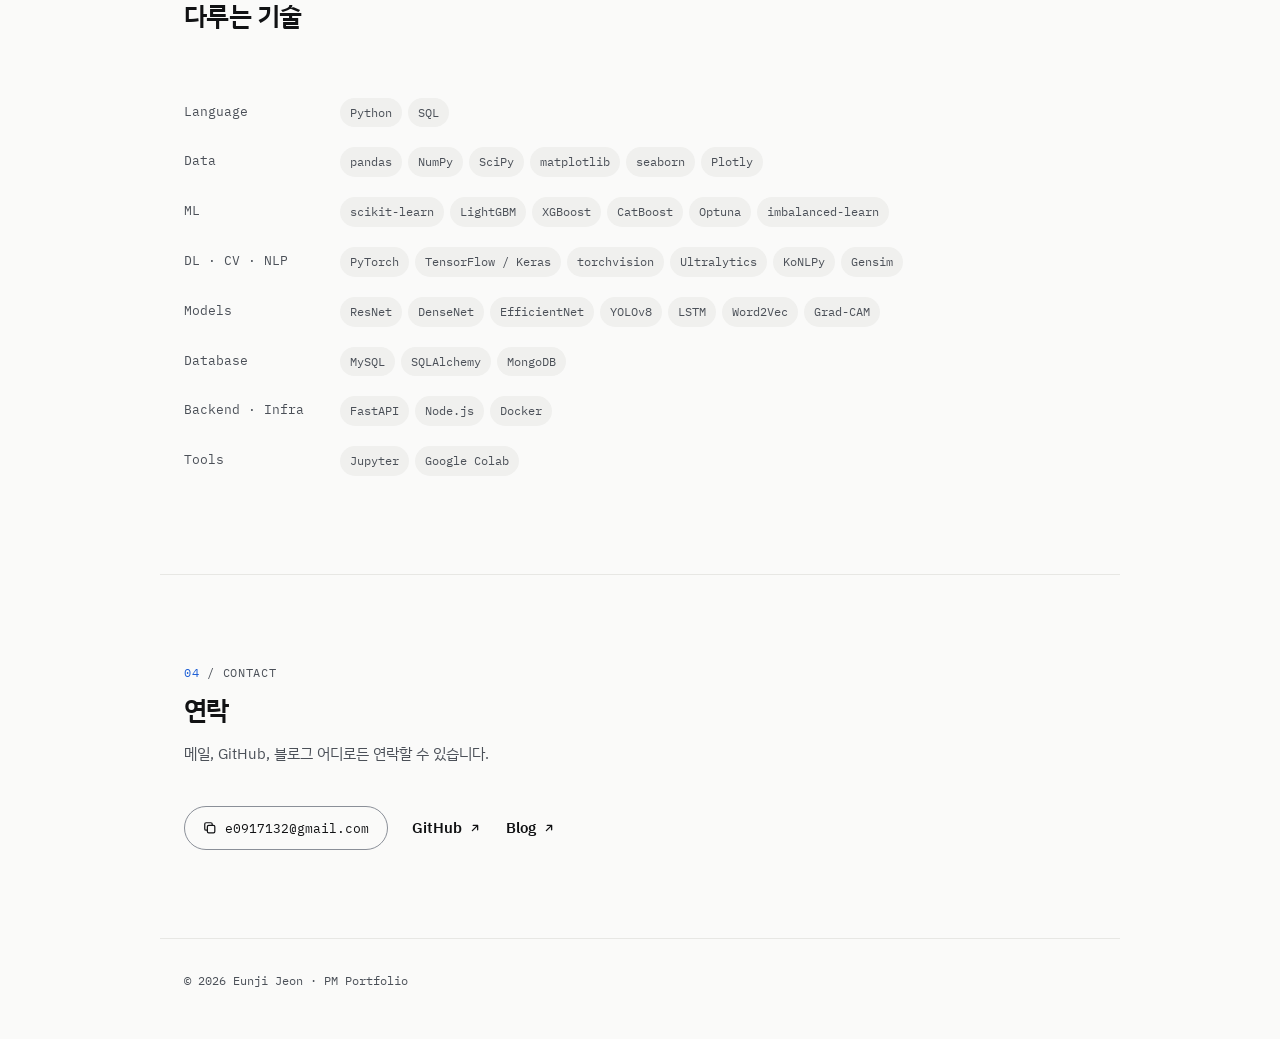
==== commit f535a280: "Update resume sections and add AI pneumonia web project - Resume: skills match portfolio tech stack " ====
--- a/portfolio/index.html
+++ b/portfolio/index.html
@@ -77,9 +77,10 @@
 
       <div class="seg reveal" role="radiogroup" aria-label="분야">
         <span class="seg__thumb" aria-hidden="true"></span>
-        <button type="button" role="radio" aria-checked="true" data-filter="all">전체<span class="seg__count">3</span></button>
+        <button type="button" role="radio" aria-checked="true" data-filter="all">전체<span class="seg__count">4</span></button>
         <button type="button" role="radio" aria-checked="false" data-filter="plan">분석 · 기획<span class="seg__count">1</span></button>
         <button type="button" role="radio" aria-checked="false" data-filter="model">모델링<span class="seg__count">2</span></button>
+        <button type="button" role="radio" aria-checked="false" data-filter="dev">웹 개발<span class="seg__count">1</span></button>
       </div>
 
       <div class="cards">
@@ -115,6 +116,17 @@
             <p class="card__more">자세히 보기 <span aria-hidden="true">→</span></p>
           </div>
         </article>
+
+        <article class="card reveal" data-cat="dev" data-project="aihealth" tabindex="0" role="button" aria-haspopup="dialog">
+          <div class="card__media"><img src="assets/ai-health-web.png" alt="진료기록 상세 화면의 X-ray 이미지와 AI 폐렴 예측 결과" loading="lazy"></div>
+          <div class="card__body">
+            <p class="card__meta">2026.10 <span class="dot">·</span> 5조 · 3인 <span class="dot">·</span> 백엔드 · 통합 검증</p>
+            <h3 class="card__title">AI 폐렴 진단 지원 시스템</h3>
+            <p class="card__desc">흉부 X-ray를 올리면 AI가 폐렴 여부를 예측하는 FastAPI 웹 서비스. 마이페이지·환자·AI 결과 API를 구현하고, 명세서 검토와 전체 흐름 검증(36개 항목 통과)을 맡았습니다.</p>
+            <ul class="tags"><li>FastAPI</li><li>SQLAlchemy</li><li>Alembic</li><li>MySQL</li><li>Docker</li></ul>
+            <p class="card__more">자세히 보기 <span aria-hidden="true">→</span></p>
+          </div>
+        </article>
       </div>
     </section>
 
@@ -128,6 +140,11 @@
       </div>
 
       <ol class="timeline">
+        <li class="tl reveal">
+          <p class="tl__date">2026.10</p>
+          <h3 class="tl__title">AI 폐렴 진단 지원 시스템 <span class="tl__sub">· 5조 · 3인</span></h3>
+          <p class="tl__desc">FastAPI로 마이페이지·환자 관리·AI 예측 결과 API를 구현하고, 명세서 검토와 AI 모델 평가, 전체 흐름 검증을 맡았습니다.</p>
+        </li>
         <li class="tl reveal">
           <p class="tl__date">2026.10 — 현재 <span class="badge">진행 중</span></p>
           <h3 class="tl__title">파이썬 스터디</h3>
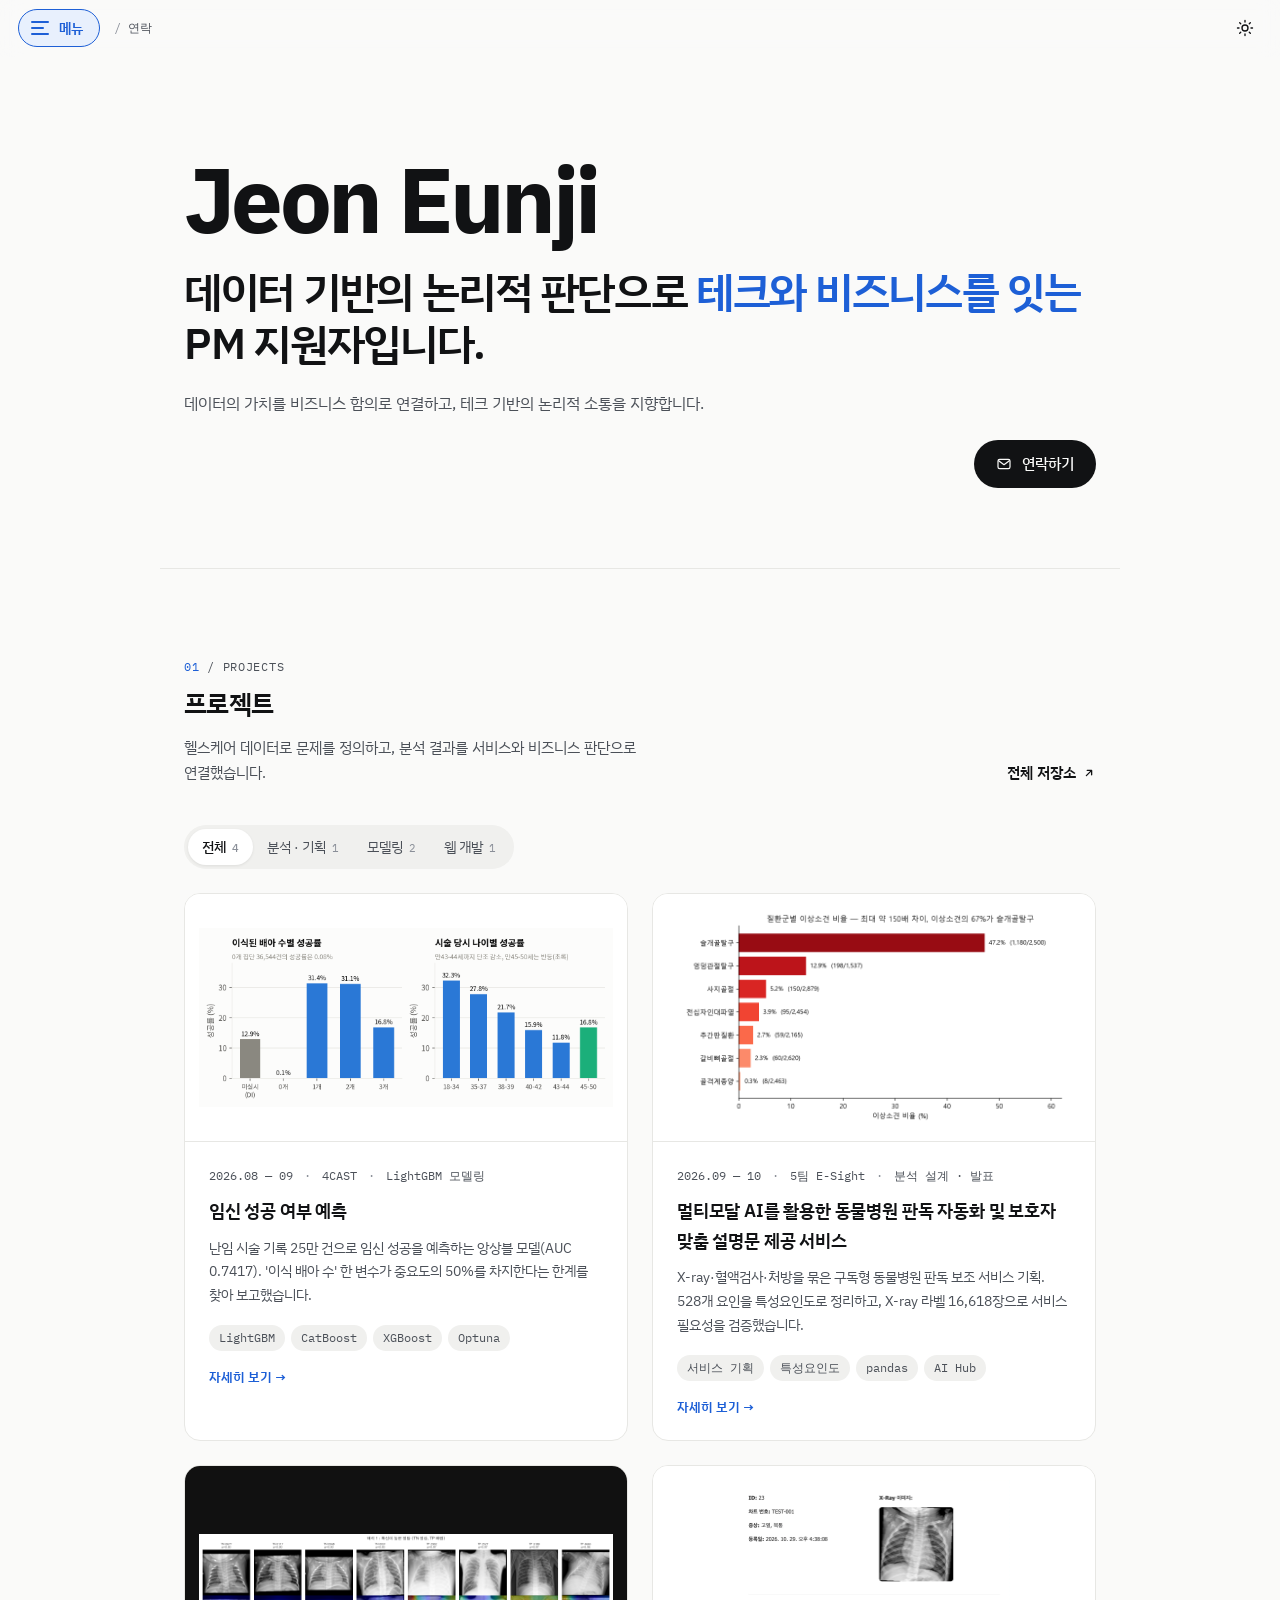
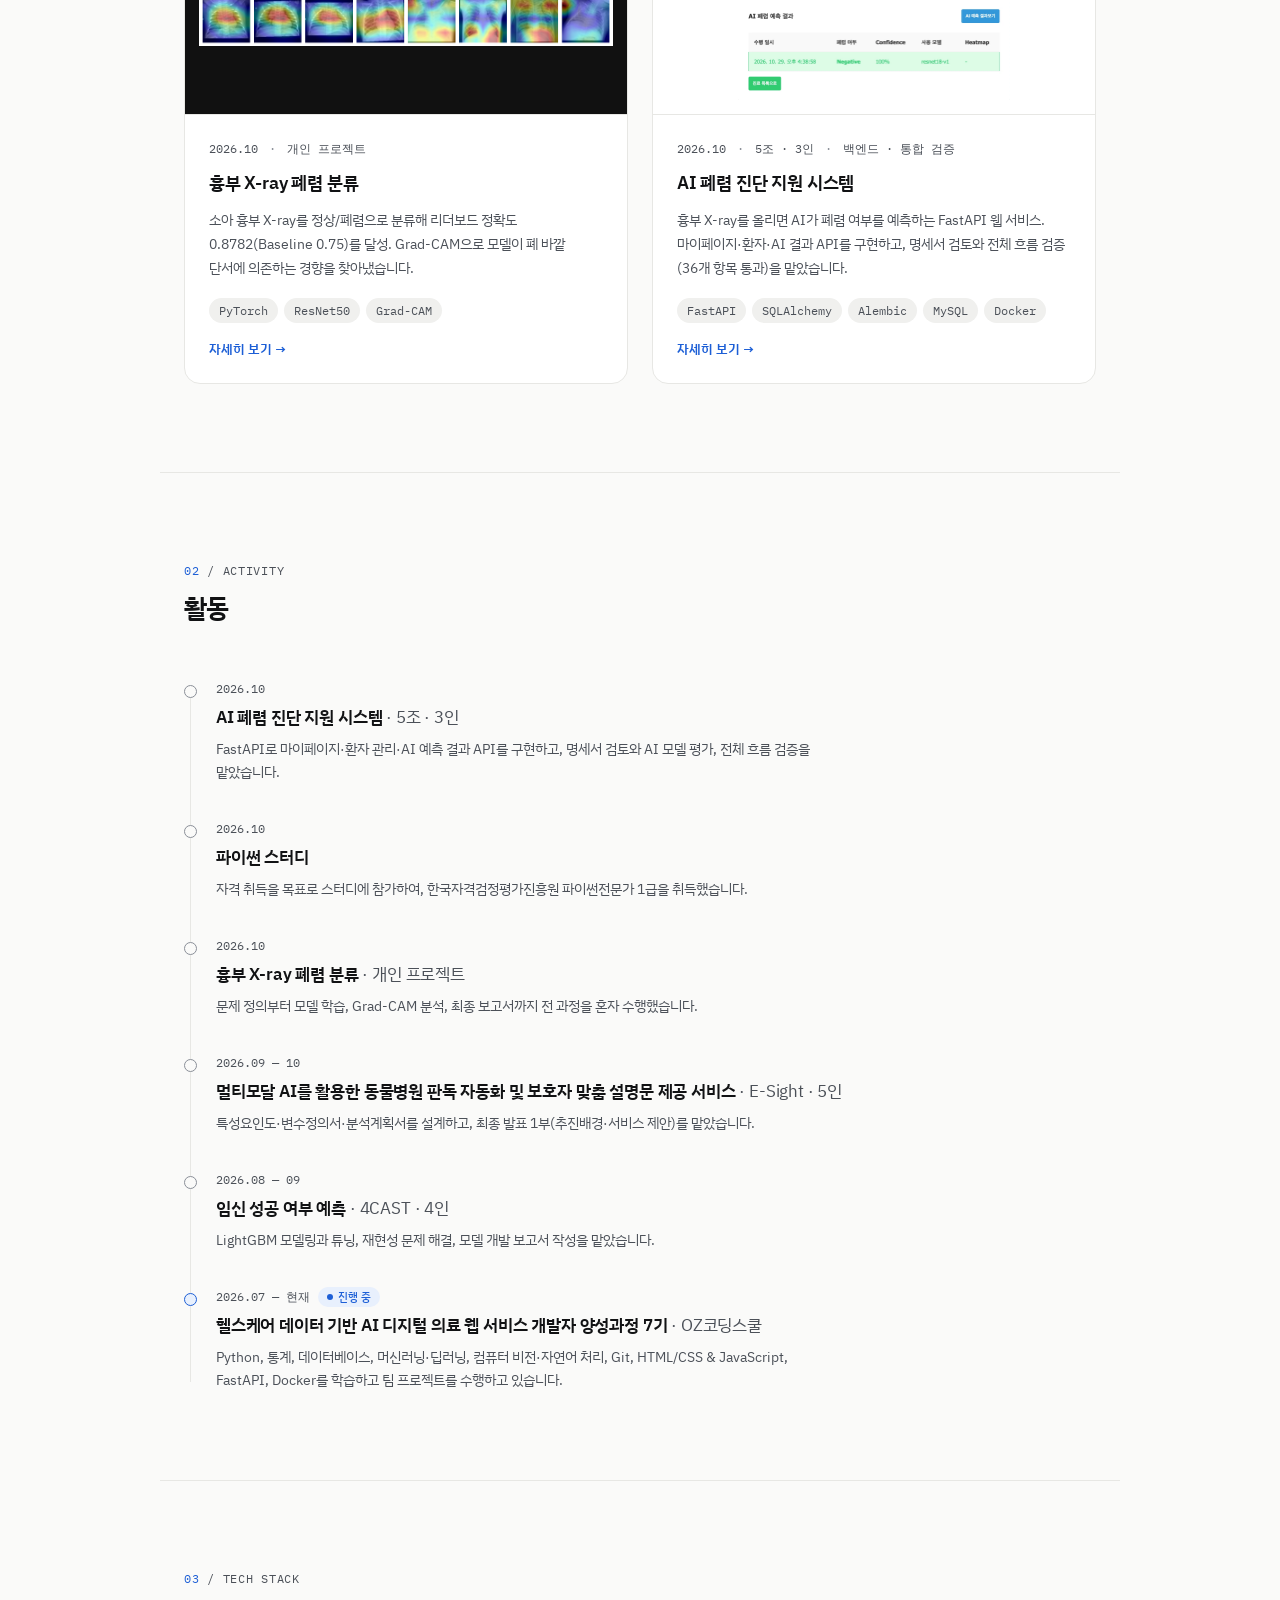
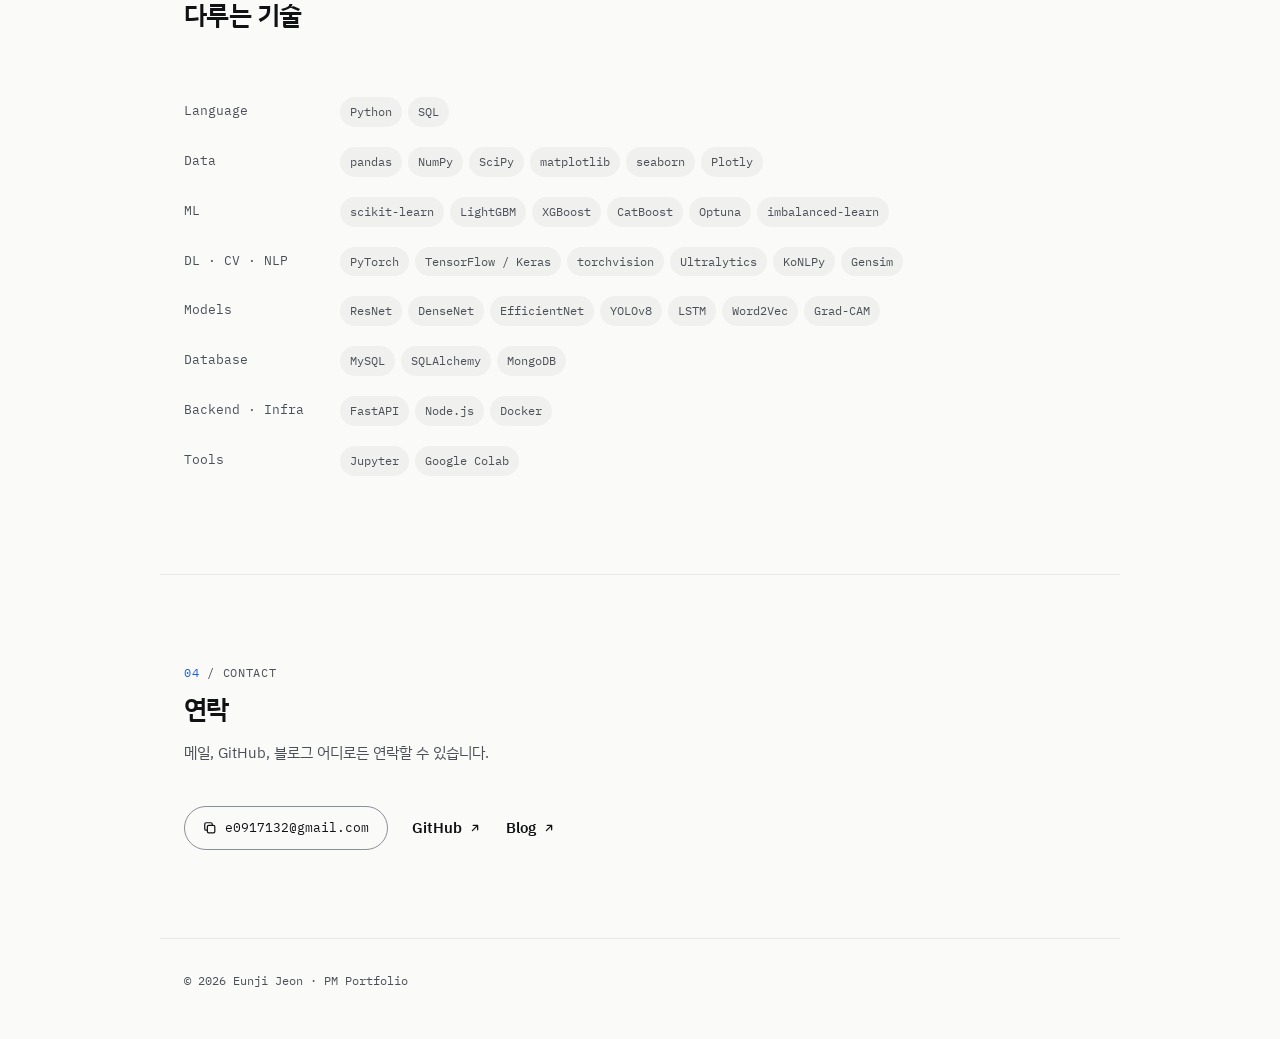
==== commit bd89eb27: "Mark Python study as completed (2026.10) Co-Authored-By: Claude Opus 5.5 <noreply@anthropic.com>" ====
--- a/portfolio/index.html
+++ b/portfolio/index.html
@@ -146,7 +146,7 @@
           <p class="tl__desc">FastAPI로 마이페이지·환자 관리·AI 예측 결과 API를 구현하고, 명세서 검토와 AI 모델 평가, 전체 흐름 검증을 맡았습니다.</p>
         </li>
         <li class="tl reveal">
-          <p class="tl__date">2026.10 — 현재 <span class="badge">진행 중</span></p>
+          <p class="tl__date">2026.10</p>
           <h3 class="tl__title">파이썬 스터디</h3>
           <p class="tl__desc">자격 취득을 목표로 스터디에 참가하여, 한국자격검정평가진흥원 파이썬전문가 1급을 취득했습니다.</p>
         </li>
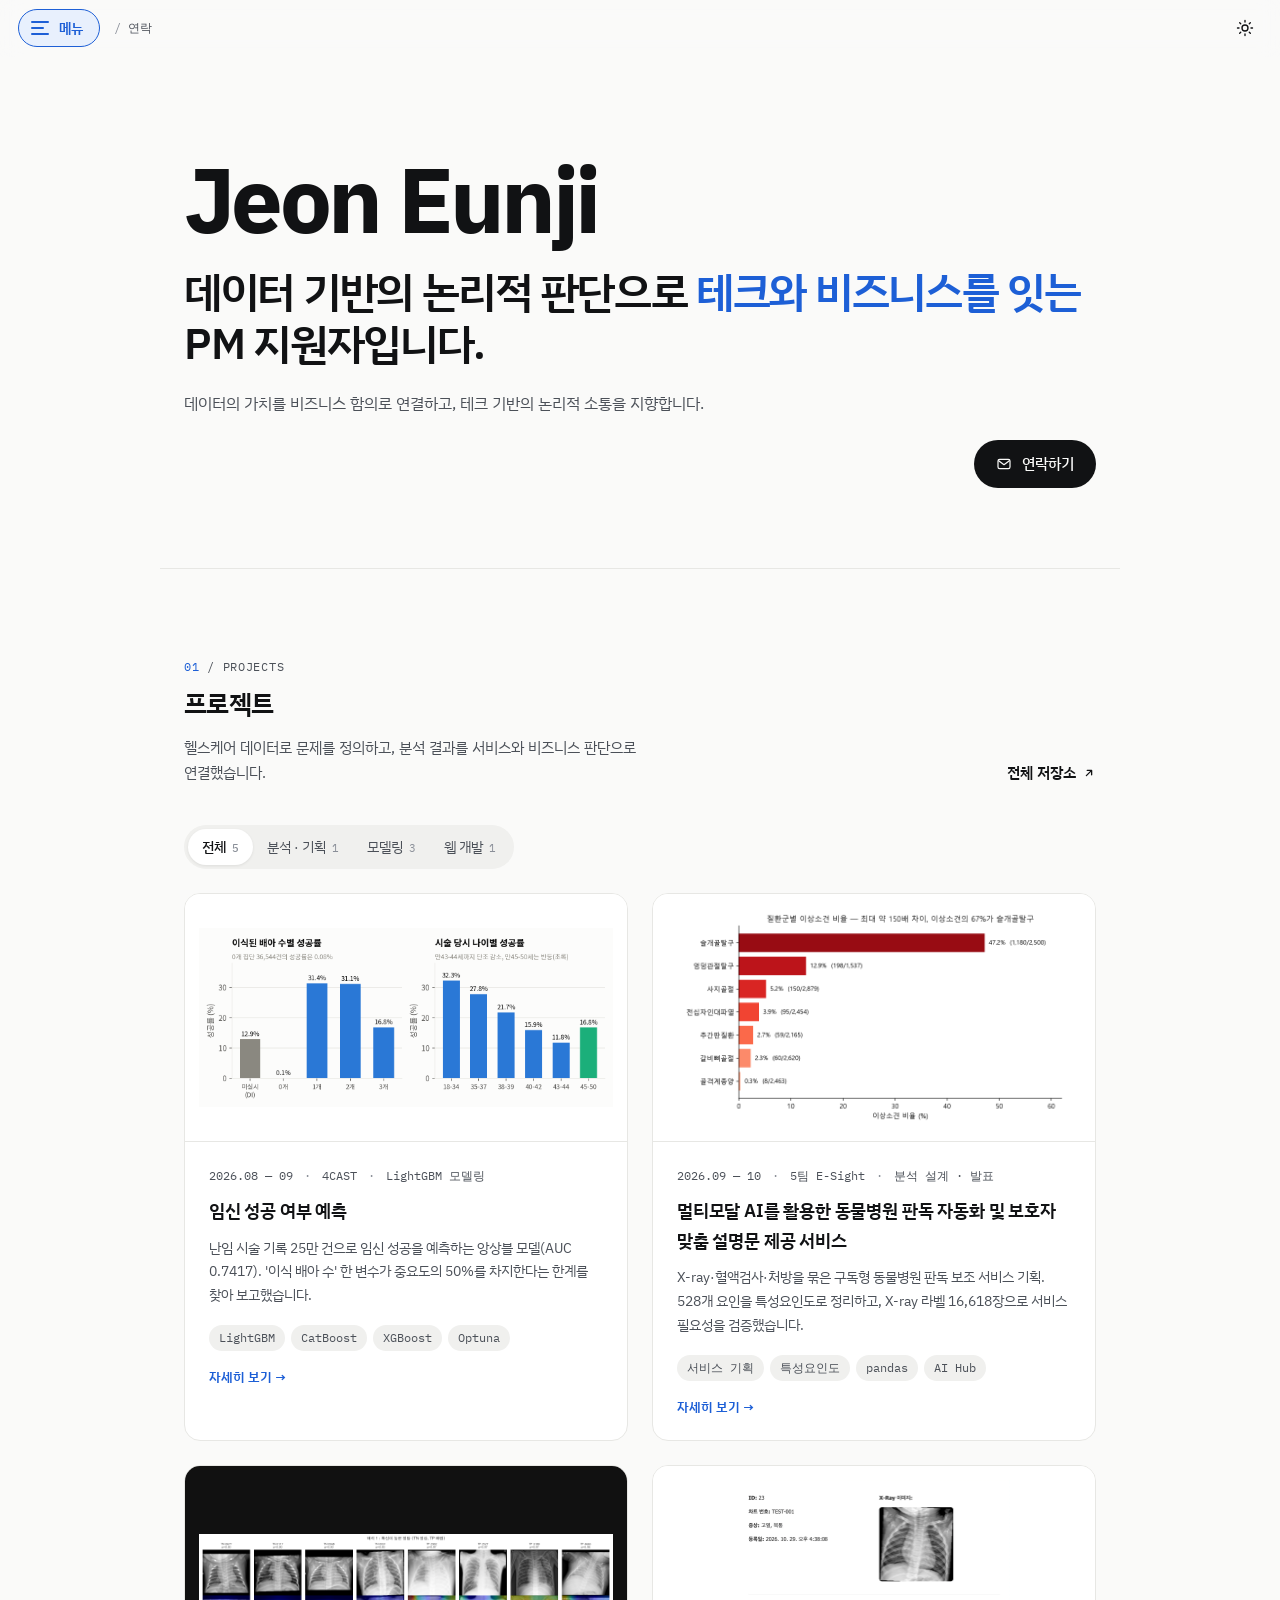
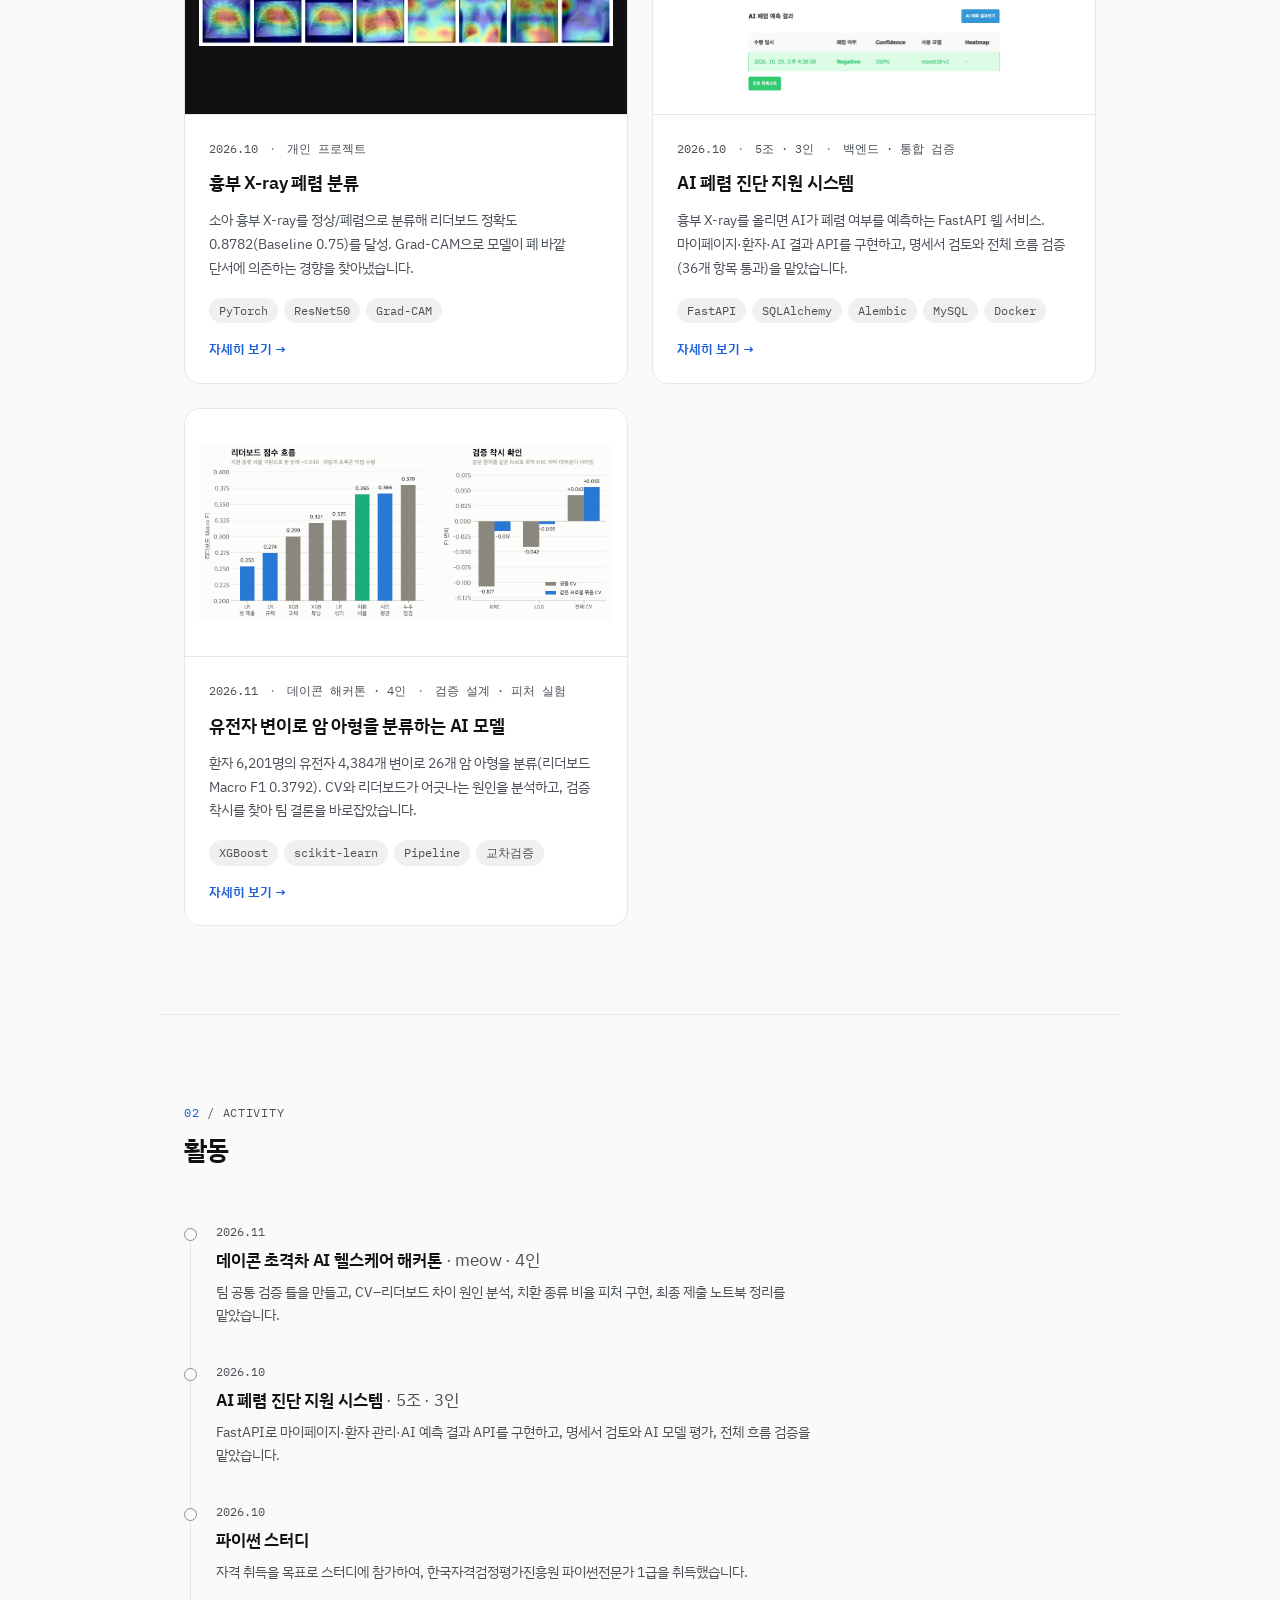
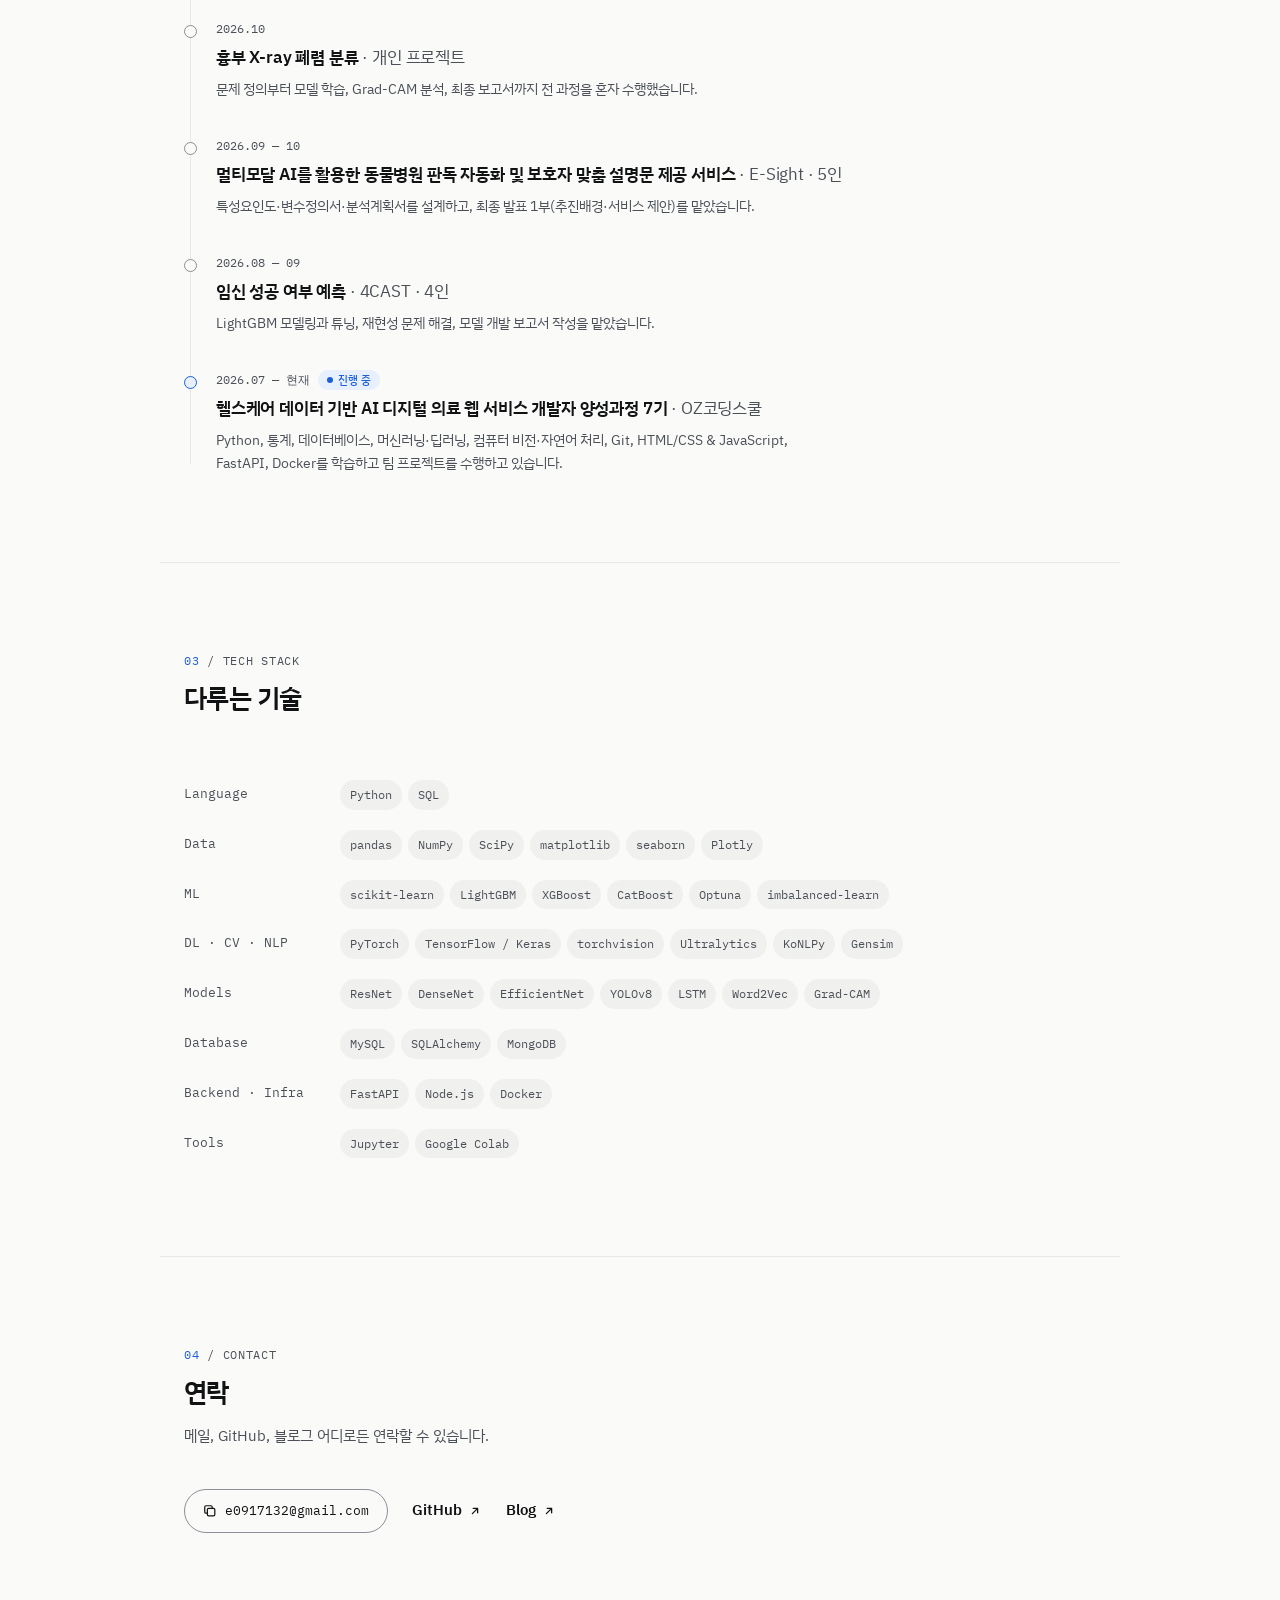
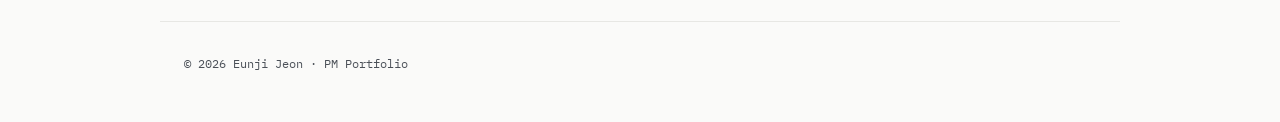
==== commit ad42d925: "Add DACON cancer subclass hackathon project to resume and portfolio Co-Authored-By: Claude Opus 5.5 " ====
--- a/portfolio/index.html
+++ b/portfolio/index.html
@@ -77,9 +77,9 @@
 
       <div class="seg reveal" role="radiogroup" aria-label="분야">
         <span class="seg__thumb" aria-hidden="true"></span>
-        <button type="button" role="radio" aria-checked="true" data-filter="all">전체<span class="seg__count">4</span></button>
+        <button type="button" role="radio" aria-checked="true" data-filter="all">전체<span class="seg__count">5</span></button>
         <button type="button" role="radio" aria-checked="false" data-filter="plan">분석 · 기획<span class="seg__count">1</span></button>
-        <button type="button" role="radio" aria-checked="false" data-filter="model">모델링<span class="seg__count">2</span></button>
+        <button type="button" role="radio" aria-checked="false" data-filter="model">모델링<span class="seg__count">3</span></button>
         <button type="button" role="radio" aria-checked="false" data-filter="dev">웹 개발<span class="seg__count">1</span></button>
       </div>
 
@@ -127,6 +127,17 @@
             <p class="card__more">자세히 보기 <span aria-hidden="true">→</span></p>
           </div>
         </article>
+
+        <article class="card reveal" data-cat="model" data-project="cancer" tabindex="0" role="button" aria-haspopup="dialog">
+          <div class="card__media"><img src="assets/cancer.png" alt="리더보드 점수 흐름과 묶음 교차검증 결과 그래프" loading="lazy"></div>
+          <div class="card__body">
+            <p class="card__meta">2026.11 <span class="dot">·</span> 데이콘 해커톤 · 4인 <span class="dot">·</span> 검증 설계 · 피처 실험</p>
+            <h3 class="card__title">유전자 변이로 암 아형을 분류하는 AI 모델</h3>
+            <p class="card__desc">환자 6,201명의 유전자 4,384개 변이로 26개 암 아형을 분류(리더보드 Macro F1 0.3792). CV와 리더보드가 어긋나는 원인을 분석하고, 검증 착시를 찾아 팀 결론을 바로잡았습니다.</p>
+            <ul class="tags"><li>XGBoost</li><li>scikit-learn</li><li>Pipeline</li><li>교차검증</li></ul>
+            <p class="card__more">자세히 보기 <span aria-hidden="true">→</span></p>
+          </div>
+        </article>
       </div>
     </section>
 
@@ -140,6 +151,11 @@
       </div>
 
       <ol class="timeline">
+        <li class="tl reveal">
+          <p class="tl__date">2026.11</p>
+          <h3 class="tl__title">데이콘 초격차 AI 헬스케어 해커톤 <span class="tl__sub">· meow · 4인</span></h3>
+          <p class="tl__desc">팀 공통 검증 틀을 만들고, CV–리더보드 차이 원인 분석, 치환 종류 비율 피처 구현, 최종 제출 노트북 정리를 맡았습니다.</p>
+        </li>
         <li class="tl reveal">
           <p class="tl__date">2026.10</p>
           <h3 class="tl__title">AI 폐렴 진단 지원 시스템 <span class="tl__sub">· 5조 · 3인</span></h3>
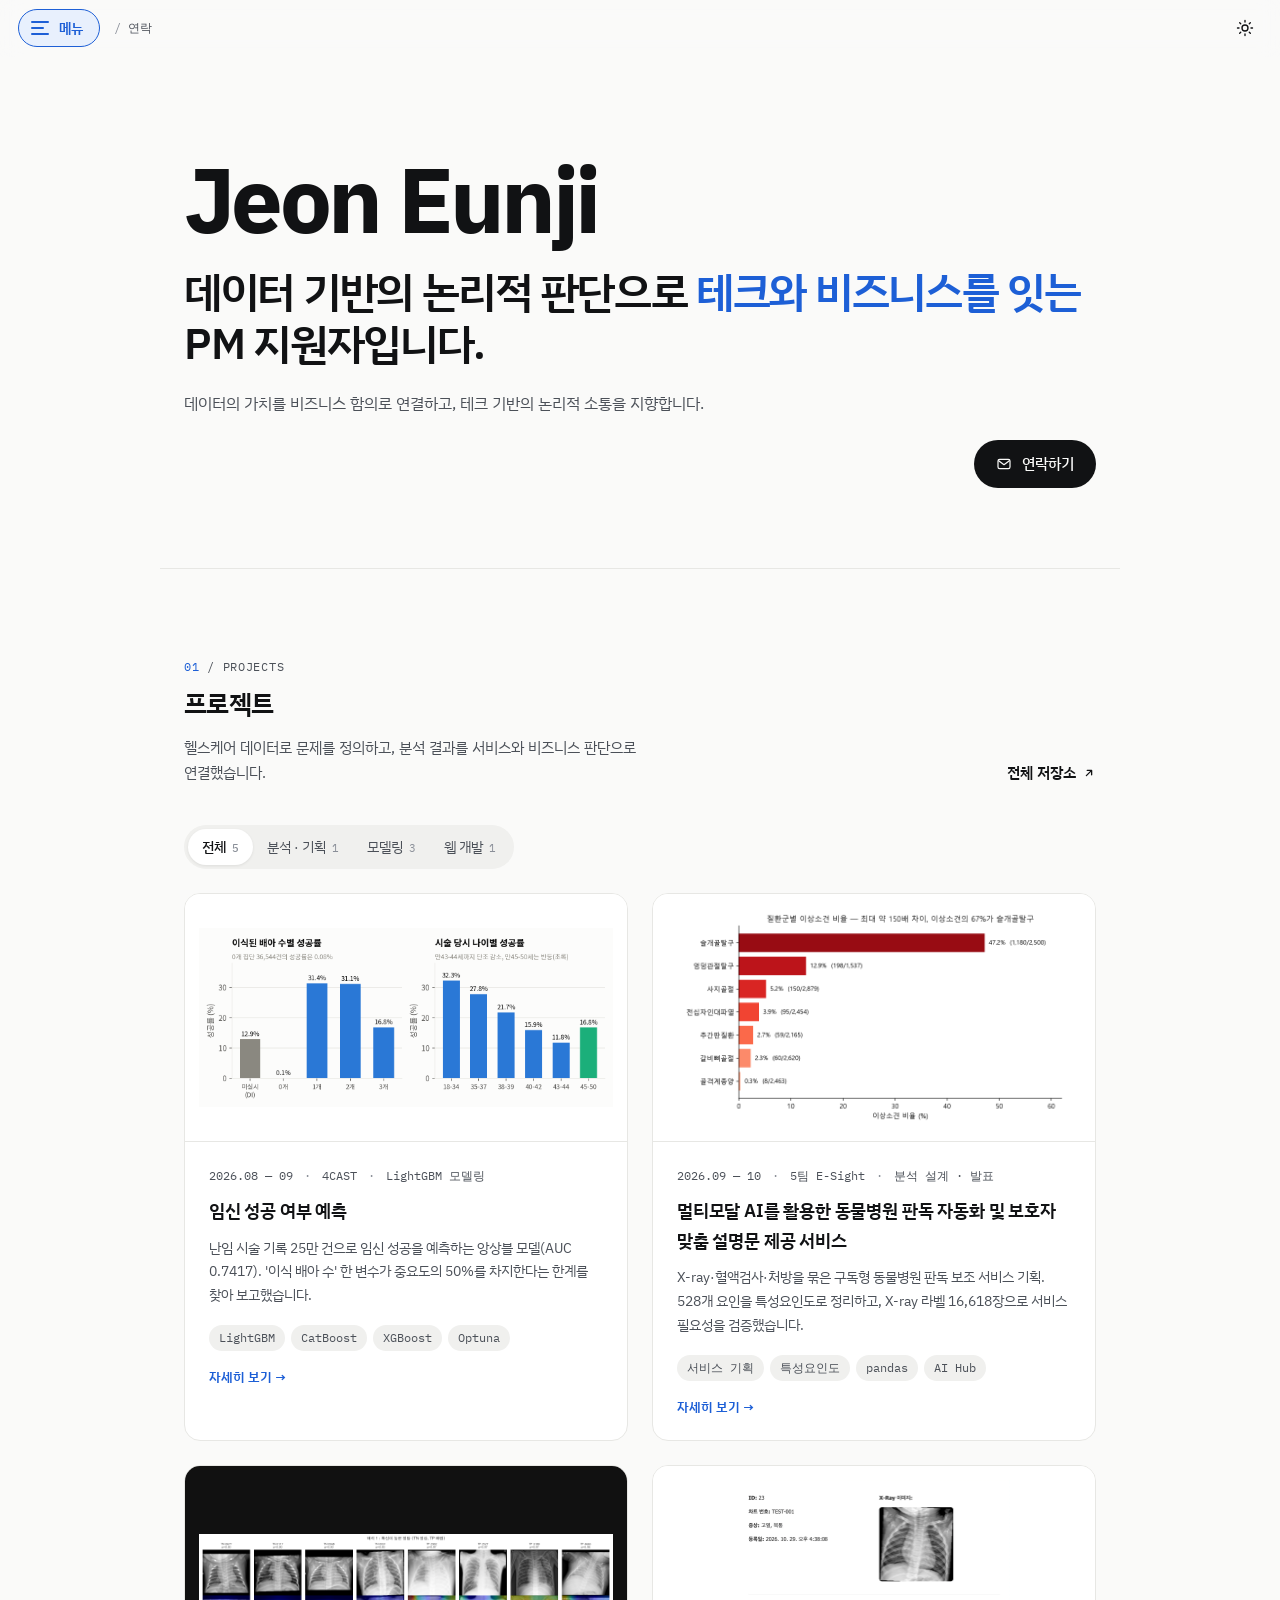
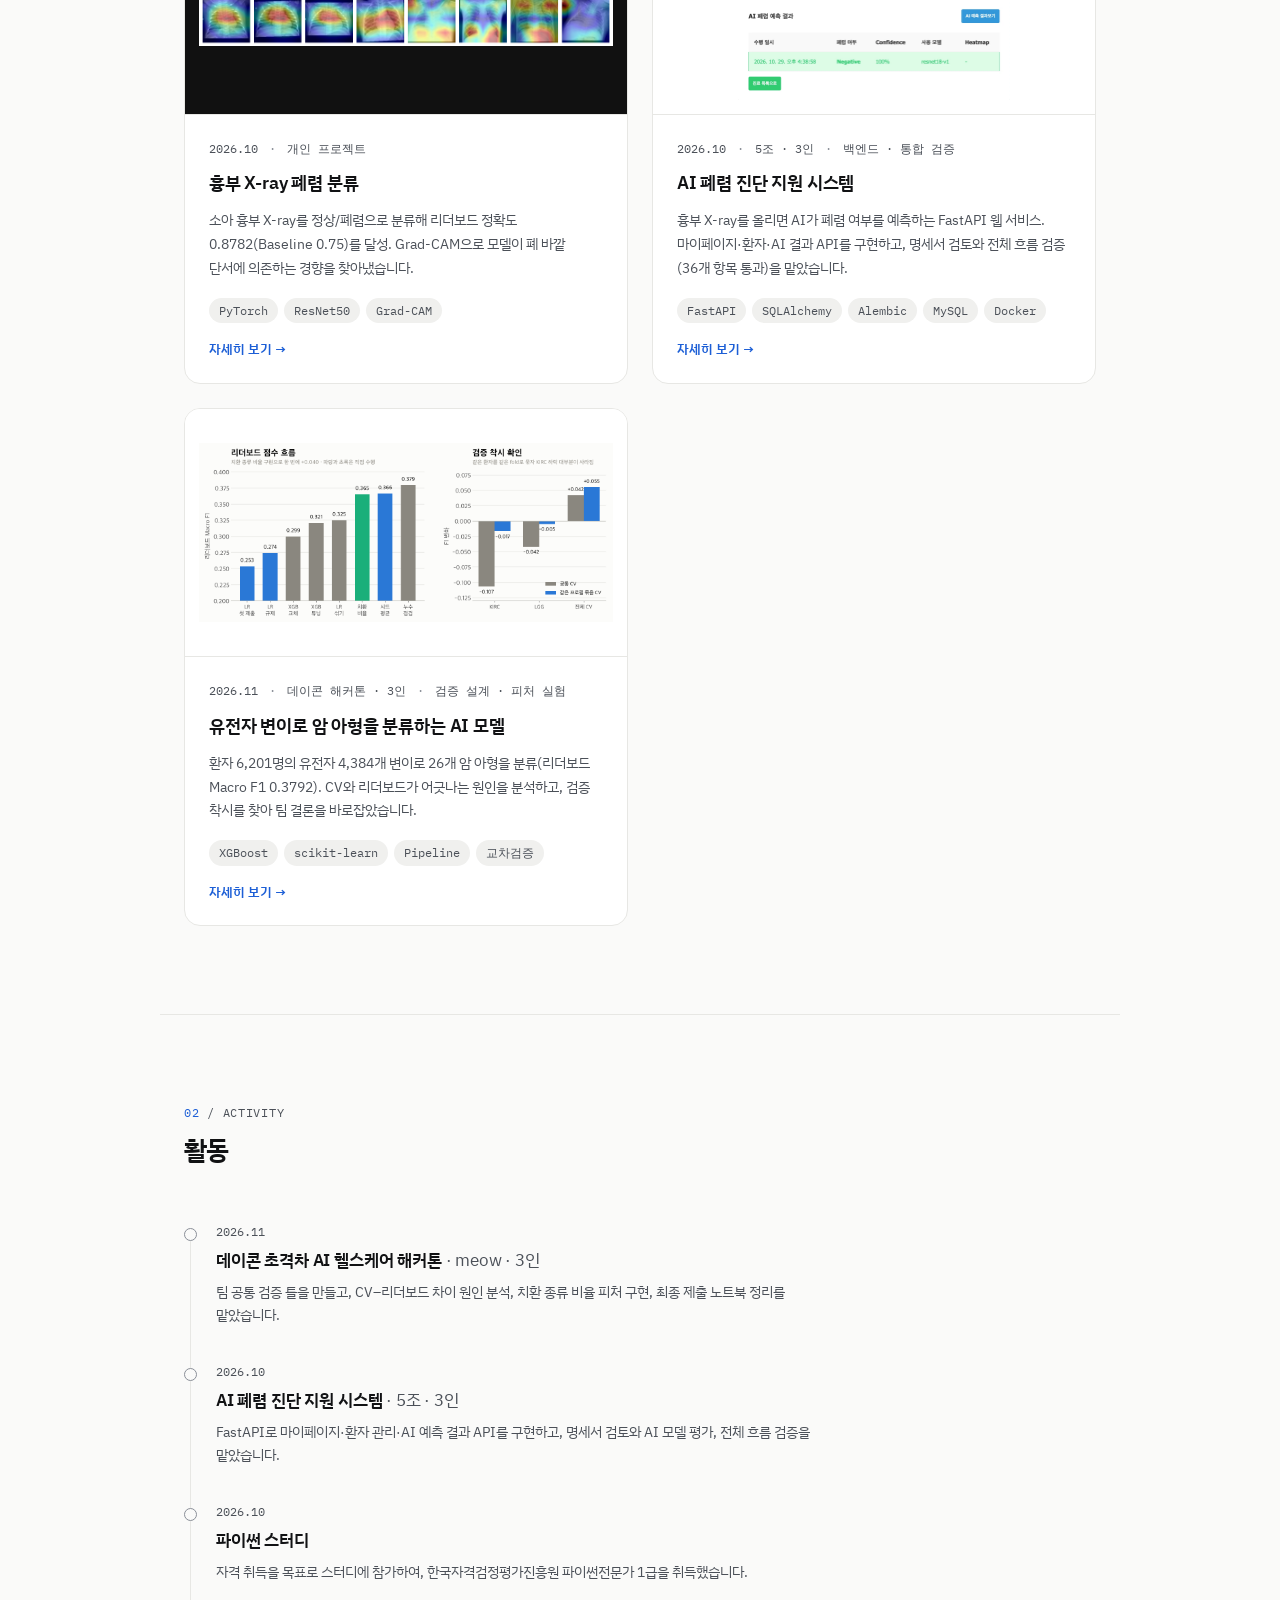
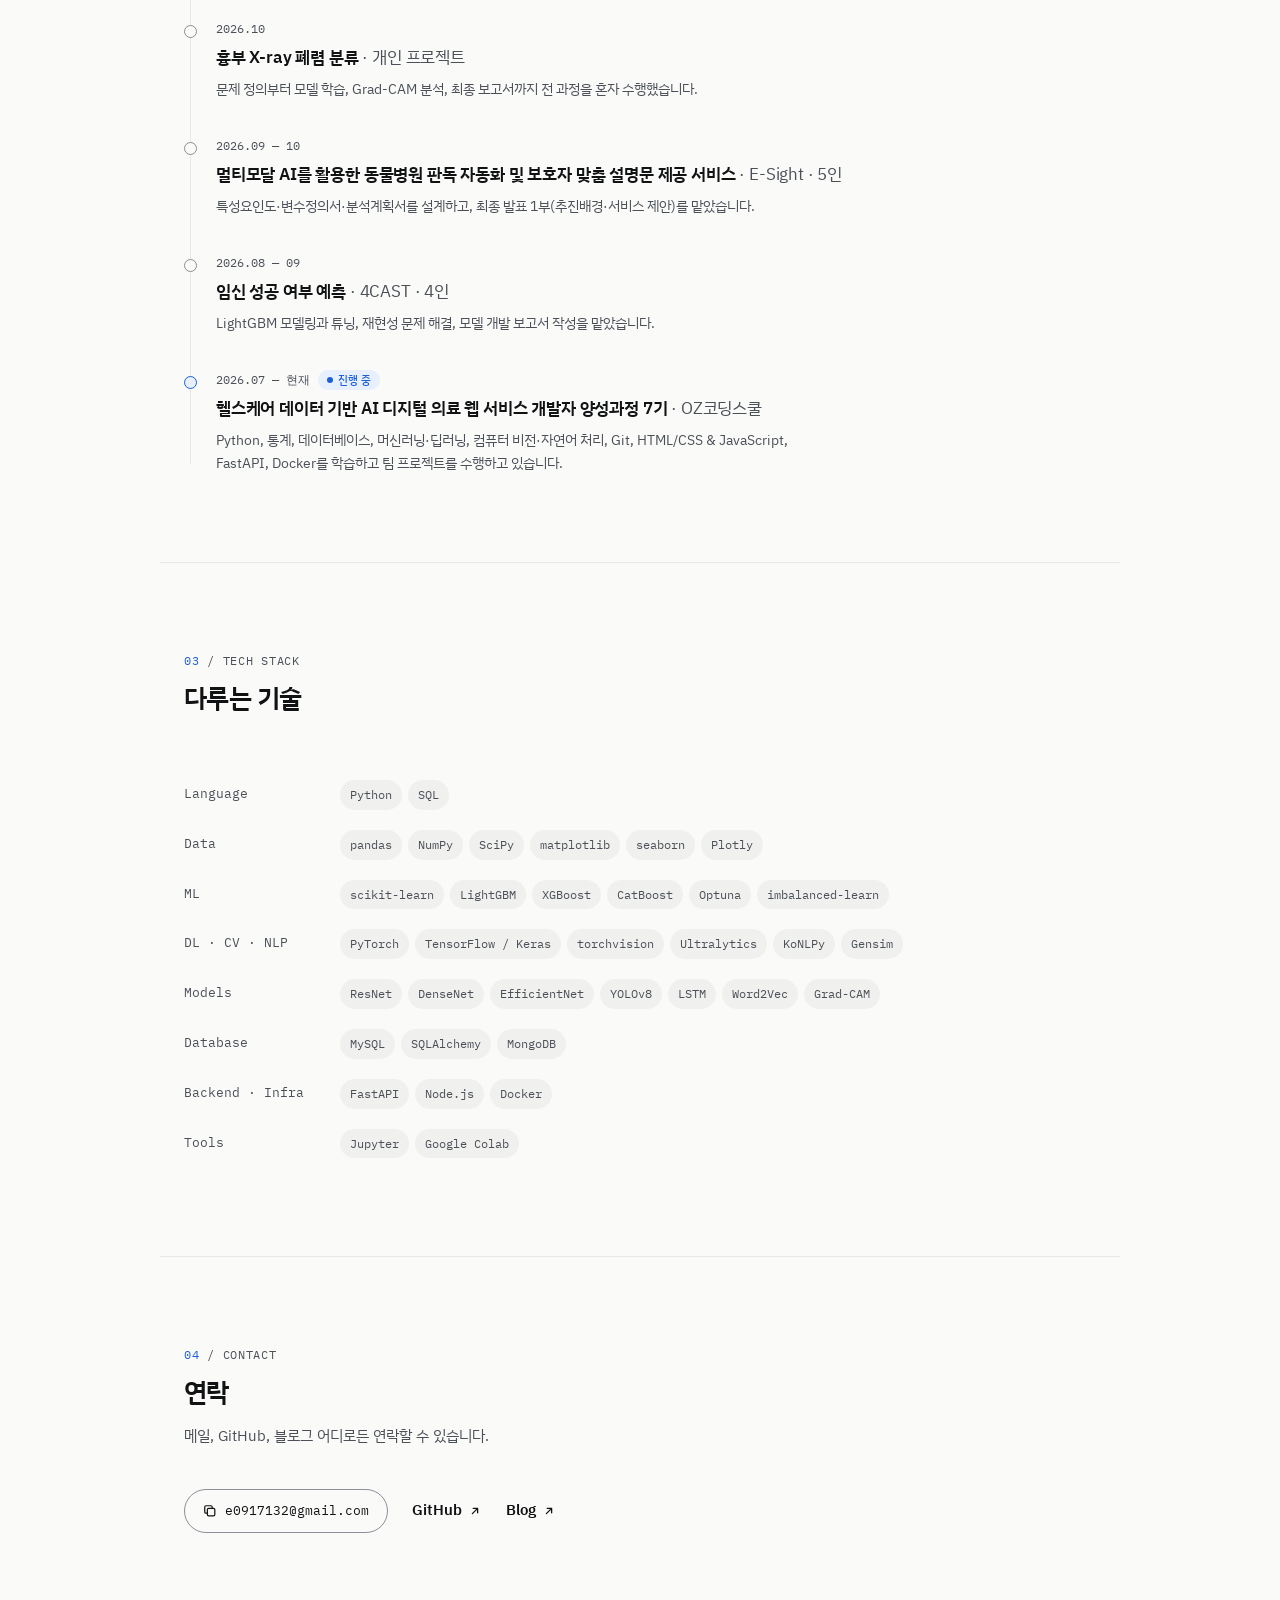
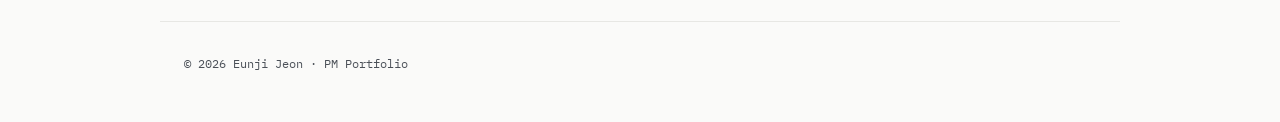
==== commit 89a486f4: "Fix team size for cancer hackathon project Co-Authored-By: Claude Opus 5.5 <noreply@anthropic.com>" ====
--- a/portfolio/index.html
+++ b/portfolio/index.html
@@ -131,7 +131,7 @@
         <article class="card reveal" data-cat="model" data-project="cancer" tabindex="0" role="button" aria-haspopup="dialog">
           <div class="card__media"><img src="assets/cancer.png" alt="리더보드 점수 흐름과 묶음 교차검증 결과 그래프" loading="lazy"></div>
           <div class="card__body">
-            <p class="card__meta">2026.11 <span class="dot">·</span> 데이콘 해커톤 · 4인 <span class="dot">·</span> 검증 설계 · 피처 실험</p>
+            <p class="card__meta">2026.11 <span class="dot">·</span> 데이콘 해커톤 · 3인 <span class="dot">·</span> 검증 설계 · 피처 실험</p>
             <h3 class="card__title">유전자 변이로 암 아형을 분류하는 AI 모델</h3>
             <p class="card__desc">환자 6,201명의 유전자 4,384개 변이로 26개 암 아형을 분류(리더보드 Macro F1 0.3792). CV와 리더보드가 어긋나는 원인을 분석하고, 검증 착시를 찾아 팀 결론을 바로잡았습니다.</p>
             <ul class="tags"><li>XGBoost</li><li>scikit-learn</li><li>Pipeline</li><li>교차검증</li></ul>
@@ -153,7 +153,7 @@
       <ol class="timeline">
         <li class="tl reveal">
           <p class="tl__date">2026.11</p>
-          <h3 class="tl__title">데이콘 초격차 AI 헬스케어 해커톤 <span class="tl__sub">· meow · 4인</span></h3>
+          <h3 class="tl__title">데이콘 초격차 AI 헬스케어 해커톤 <span class="tl__sub">· meow · 3인</span></h3>
           <p class="tl__desc">팀 공통 검증 틀을 만들고, CV–리더보드 차이 원인 분석, 치환 종류 비율 피처 구현, 최종 제출 노트북 정리를 맡았습니다.</p>
         </li>
         <li class="tl reveal">
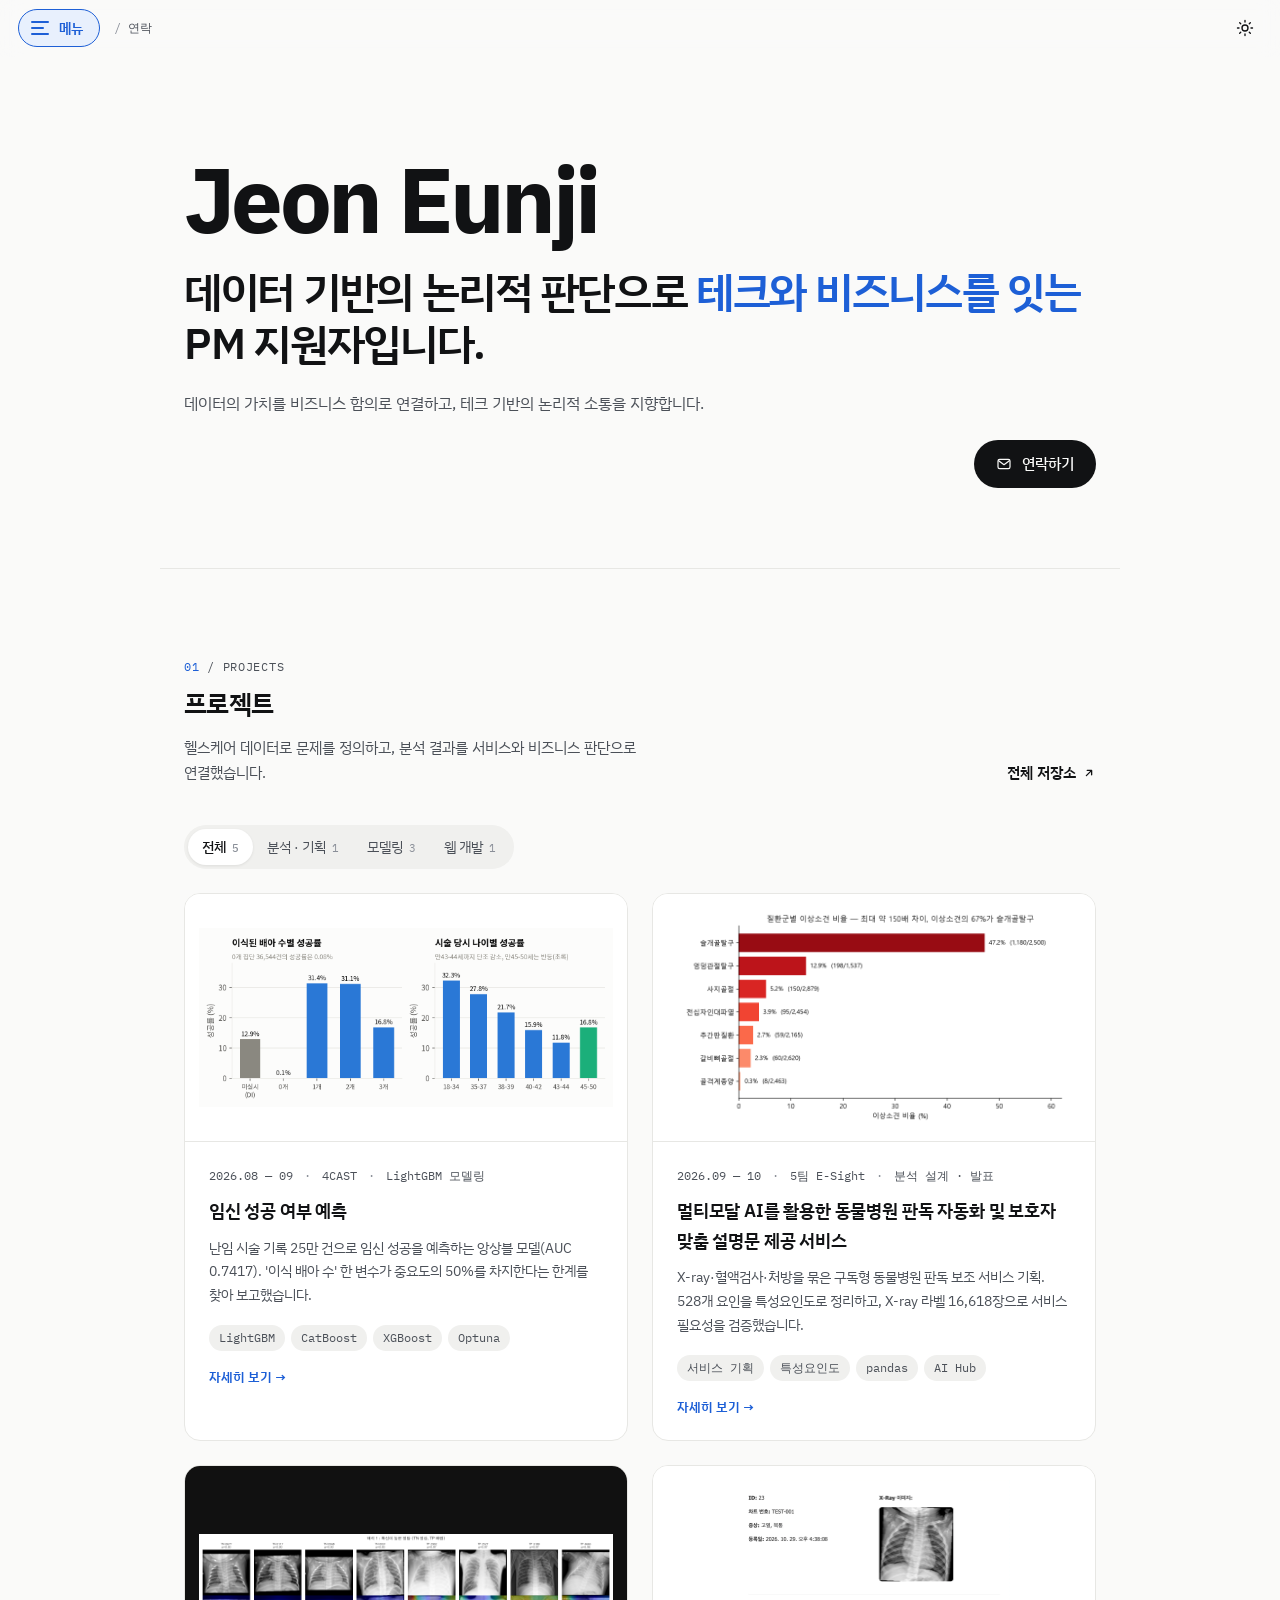
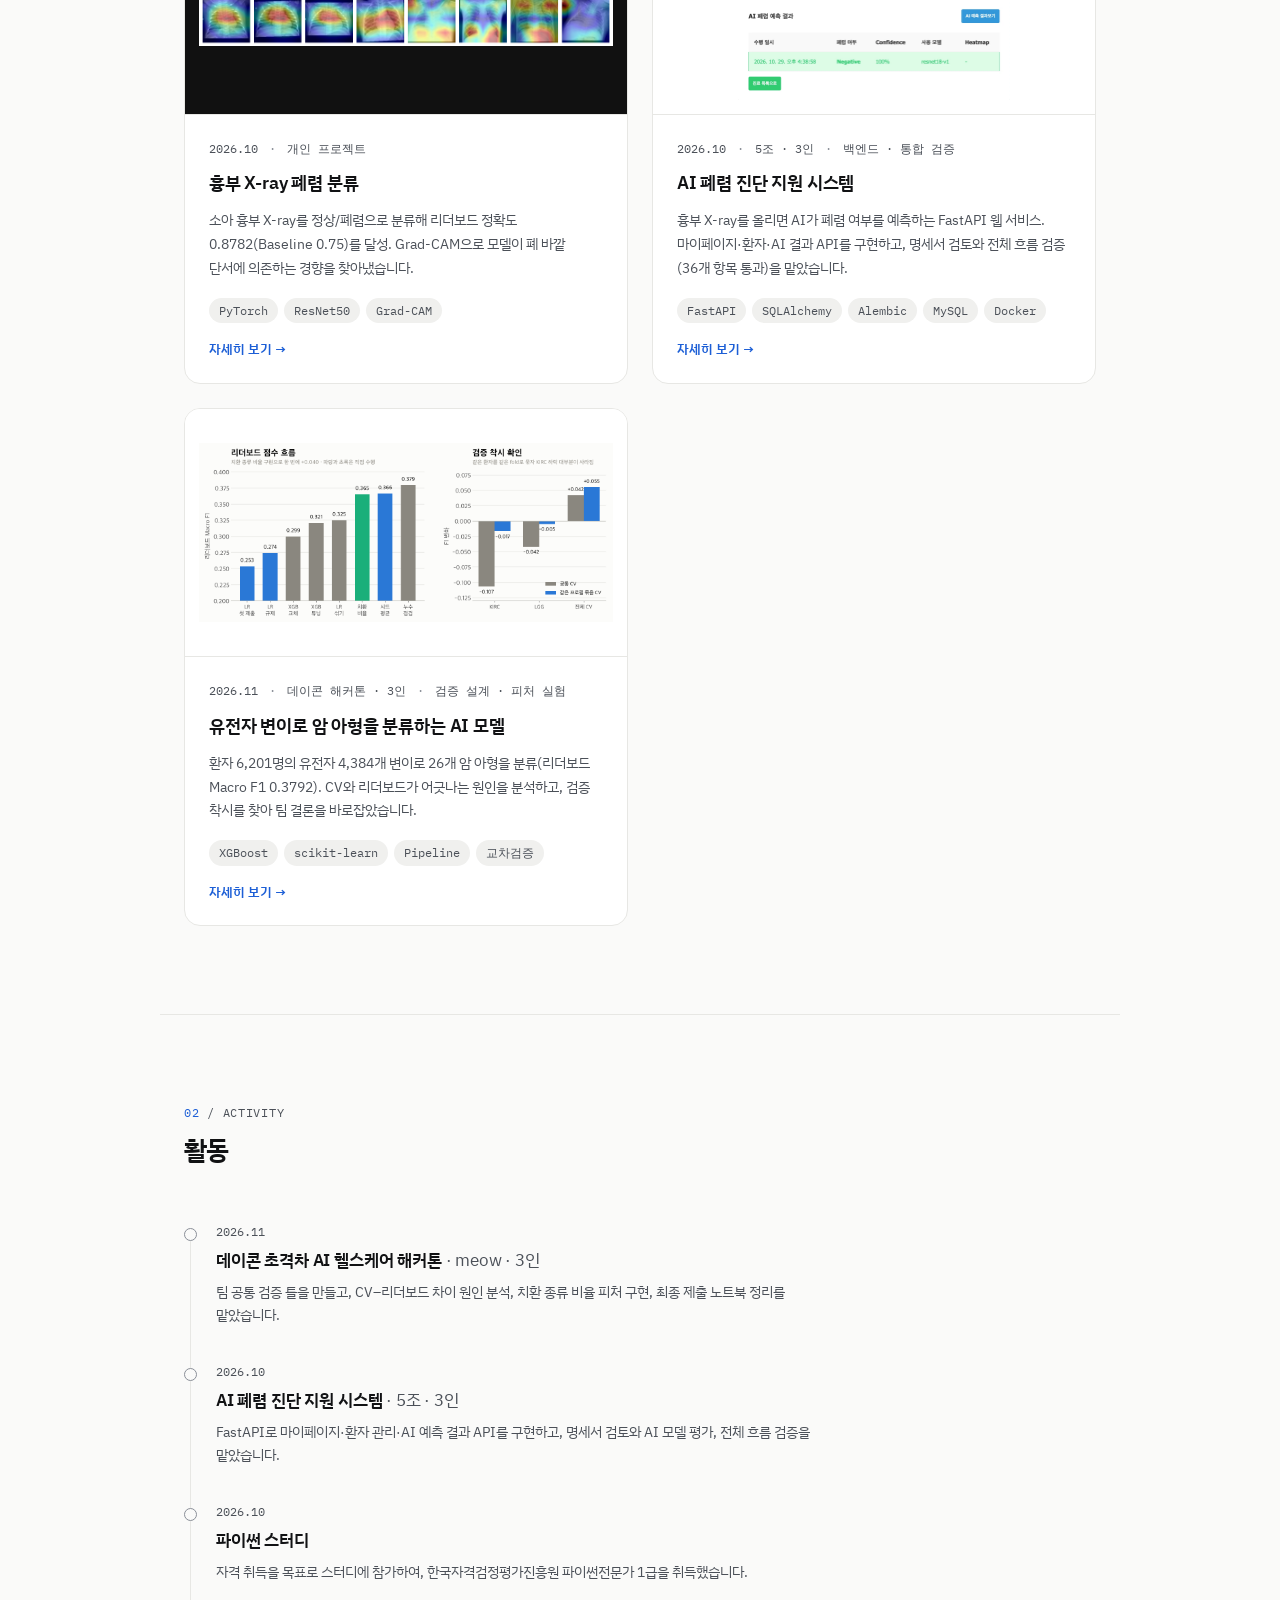
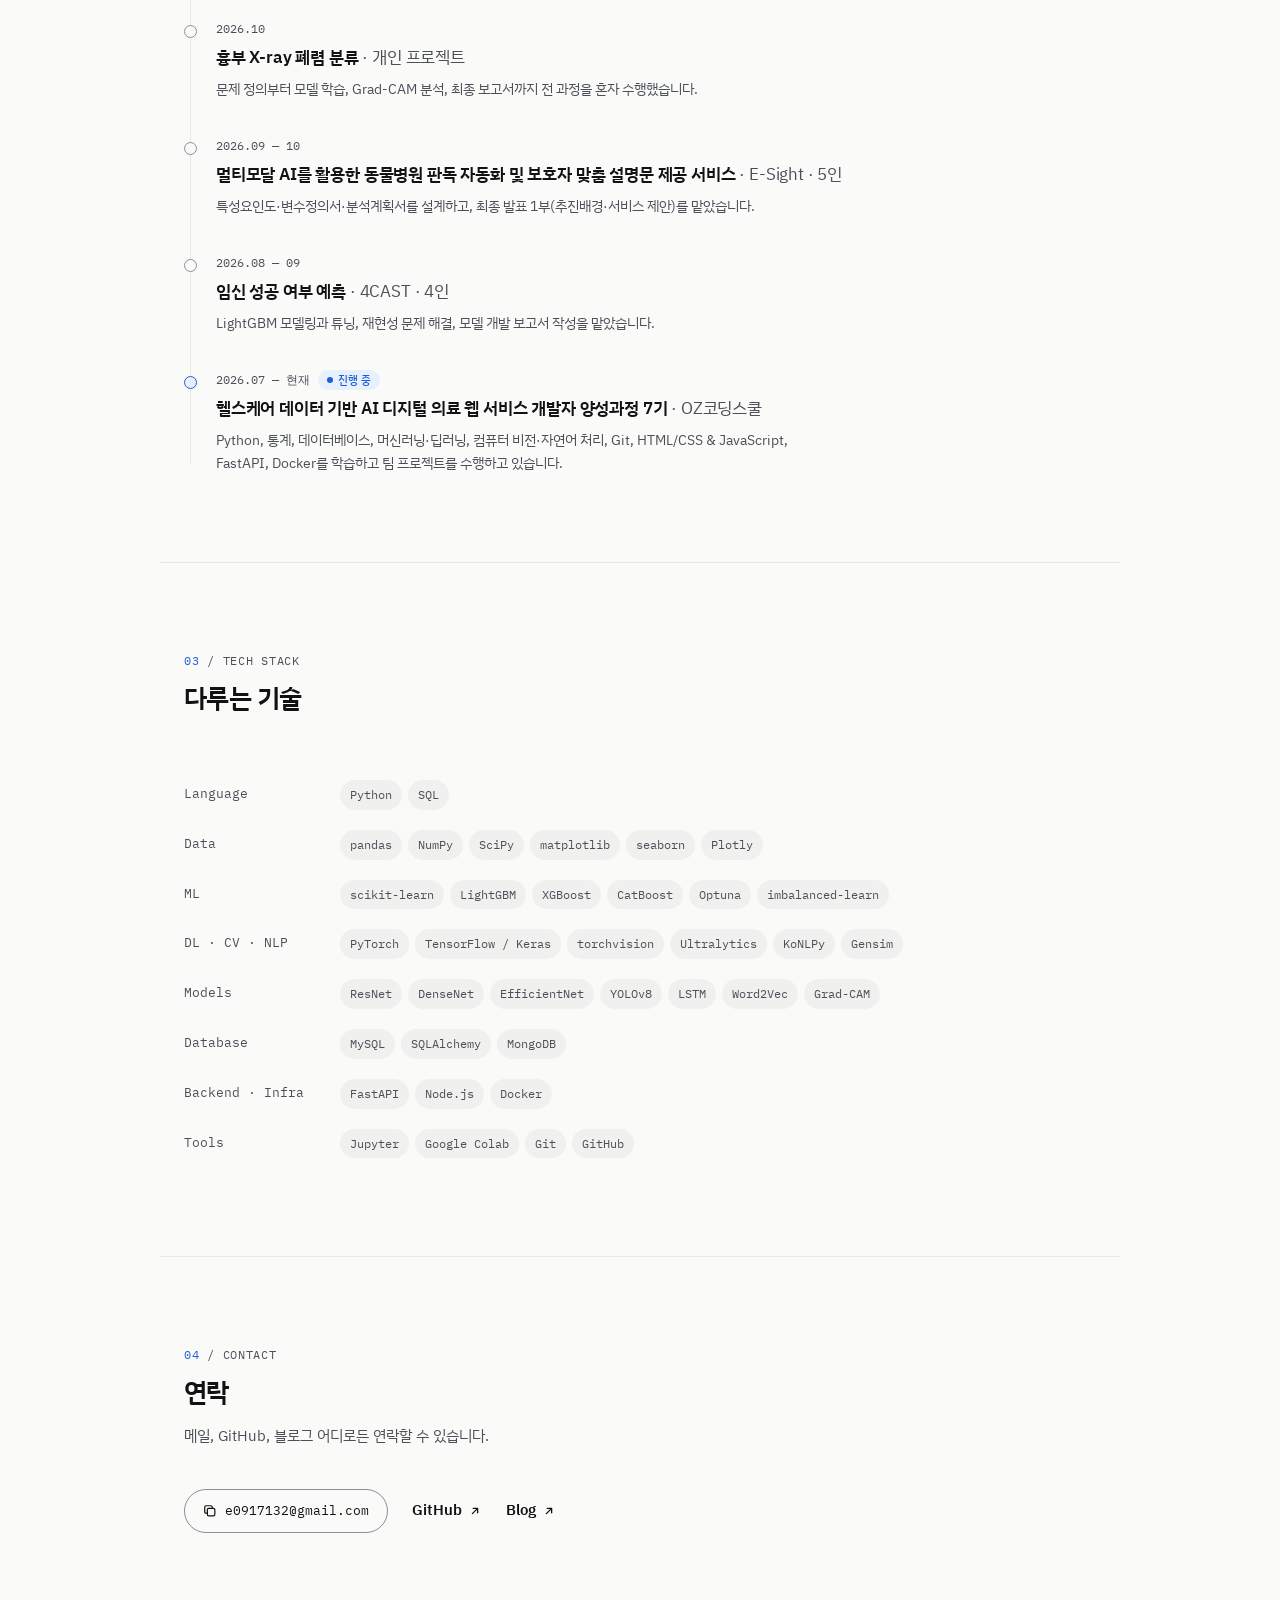
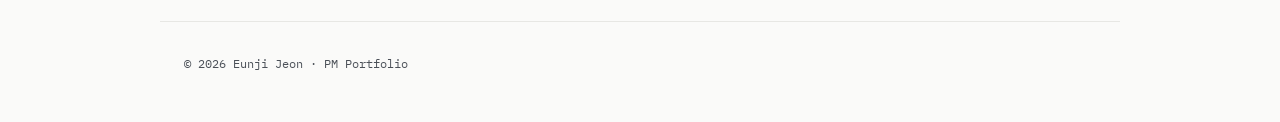
==== commit 3a8ff04e: "Add Git and GitHub to tools Co-Authored-By: Claude Opus 5.5 <noreply@anthropic.com>" ====
--- a/portfolio/index.html
+++ b/portfolio/index.html
@@ -206,7 +206,7 @@
         <div class="stack__row reveal"><dt>Models</dt><dd><span>ResNet</span><span>DenseNet</span><span>EfficientNet</span><span>YOLOv8</span><span>LSTM</span><span>Word2Vec</span><span>Grad-CAM</span></dd></div>
         <div class="stack__row reveal"><dt>Database</dt><dd><span>MySQL</span><span>SQLAlchemy</span><span>MongoDB</span></dd></div>
         <div class="stack__row reveal"><dt>Backend · Infra</dt><dd><span>FastAPI</span><span>Node.js</span><span>Docker</span></dd></div>
-        <div class="stack__row reveal"><dt>Tools</dt><dd><span>Jupyter</span><span>Google Colab</span></dd></div>
+        <div class="stack__row reveal"><dt>Tools</dt><dd><span>Jupyter</span><span>Google Colab</span><span>Git</span><span>GitHub</span></dd></div>
       </dl>
     </section>
 
